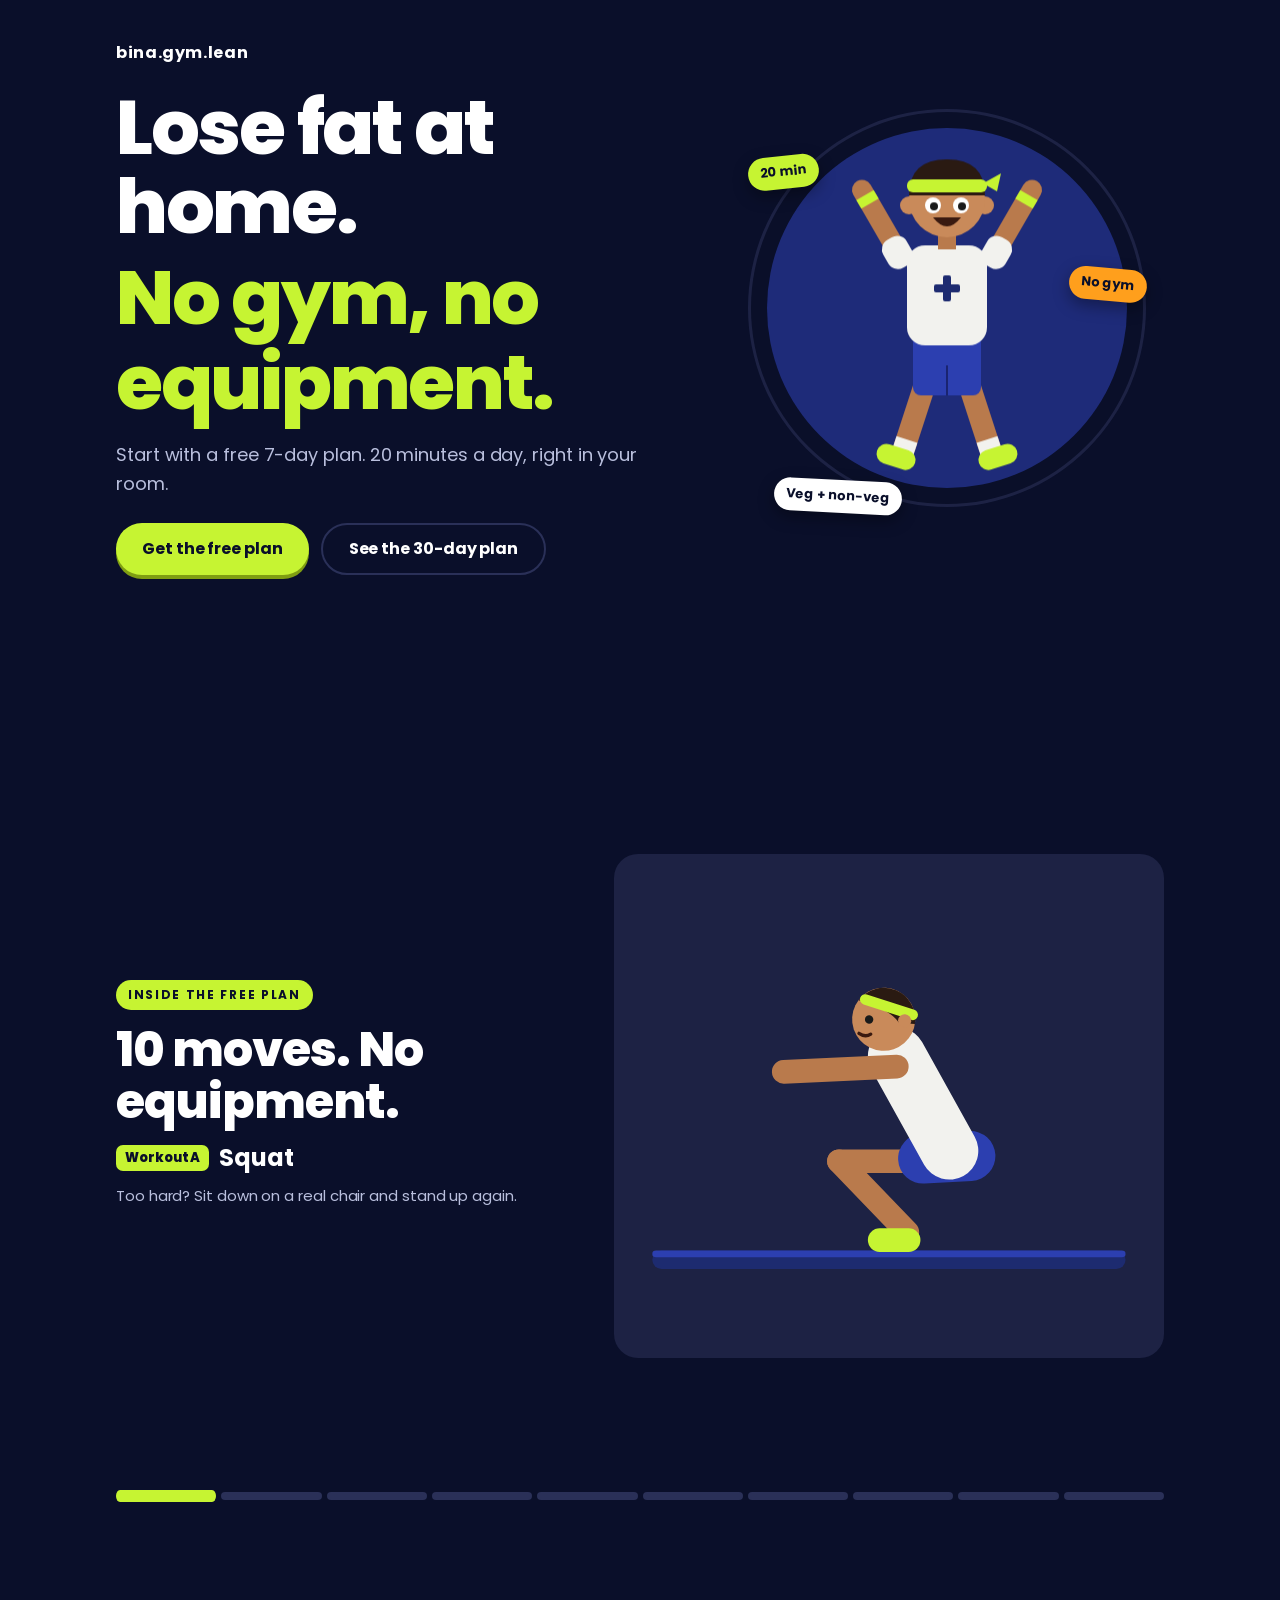
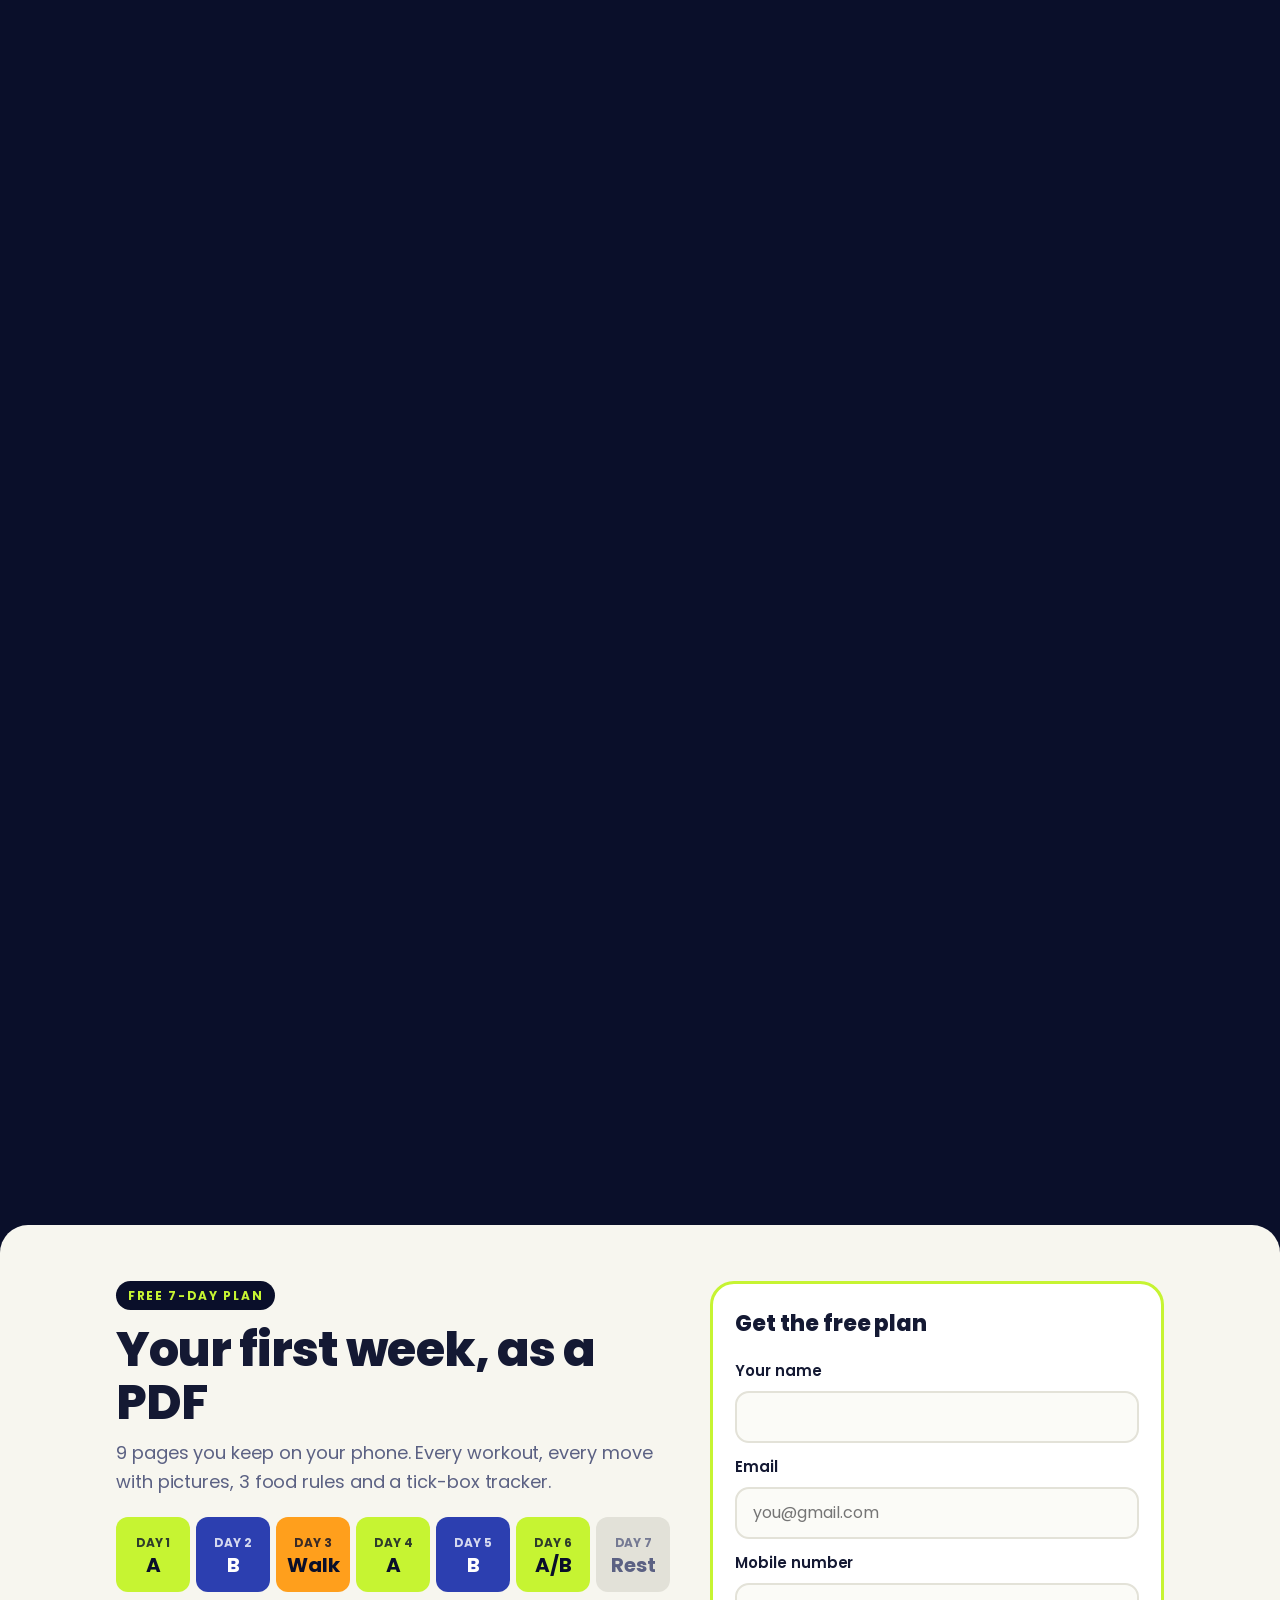
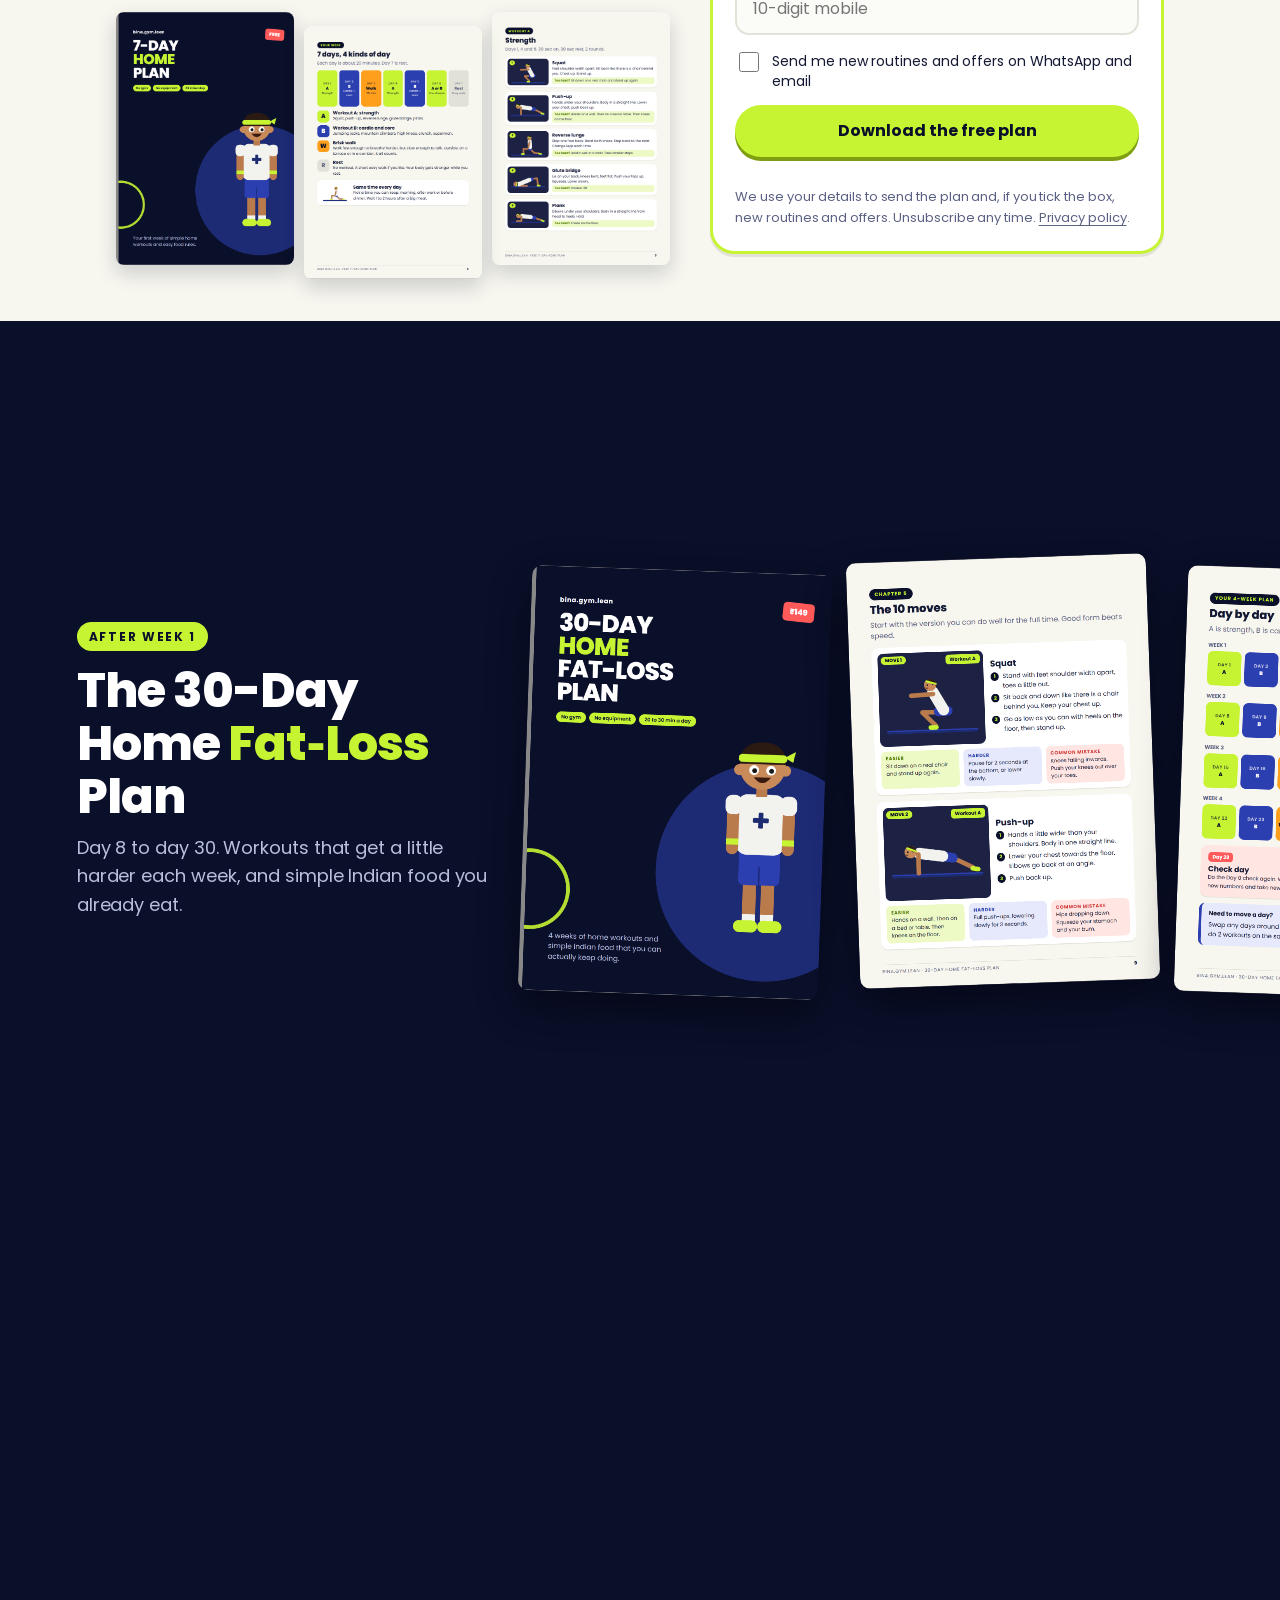
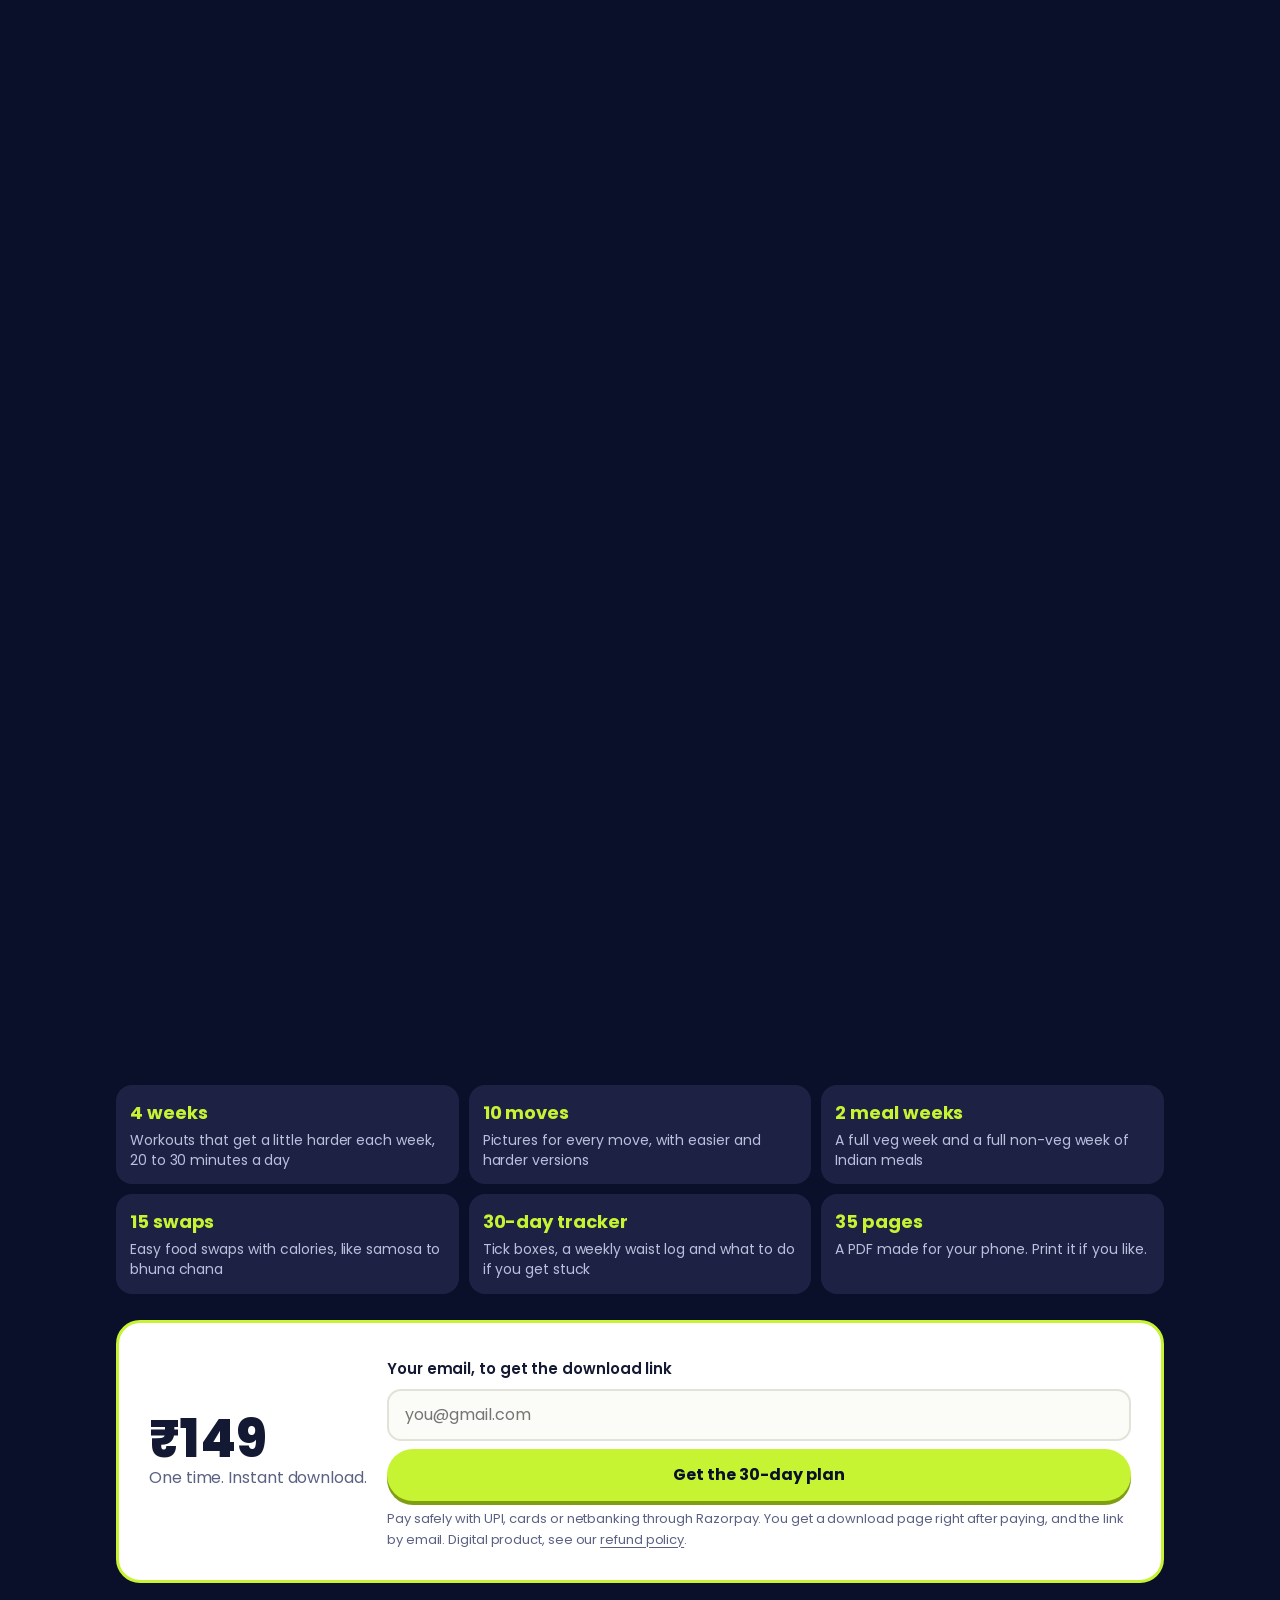
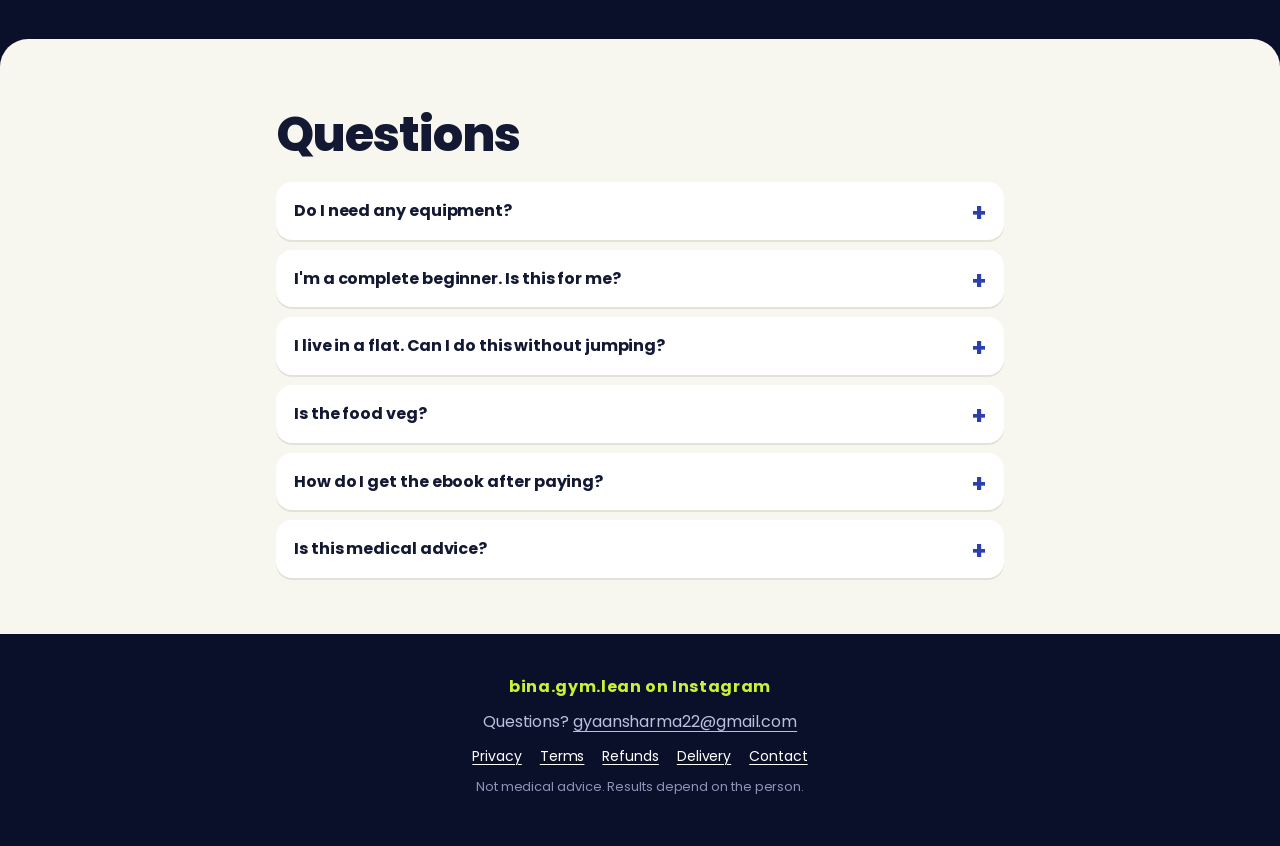
==== index.html @ 2d148422 "bina.gym.lean landing page: free 7-day plan form, 30-day ebook offer, policy pages Co-Authored-By: C" ====
<!doctype html>
<html lang="en">
<head>
<meta charset="utf-8">
<meta name="viewport" content="width=device-width, initial-scale=1, viewport-fit=cover">
<title>Lose fat at home · bina.gym.lean</title>
<meta name="description" content="Free 7-day home workout plan. No gym, no equipment, 20 minutes a day. Then the 30-Day Home Fat-Loss Plan for ₹149.">
<meta name="theme-color" content="#0a0f2a">
<link rel="icon" href="favicon.svg" type="image/svg+xml">
<link rel="preconnect" href="https://fonts.googleapis.com"><link rel="preconnect" href="https://fonts.gstatic.com" crossorigin>
<link href="https://fonts.googleapis.com/css2?family=Poppins:wght@400;600;700;800&display=swap" rel="stylesheet">
<link rel="stylesheet" href="scrollcraft.css">
<link rel="stylesheet" href="style.css">
</head>
<body>
<span data-sc-progress></span>

<main>
<!-- Hero: three planes (ring, character, floating tags) move at different rates. -->
<section class="hero" data-sc-act="flow">
  <div class="wrap hero-in">
    <div class="hero-txt" data-sc-in data-sc-stagger="90">
      <a class="brand" href="https://www.instagram.com/bina.gym.lean/">bina.gym.lean</a>
      <h1>Lose fat at home.<span>No gym, no equipment.</span></h1>
      <p class="sub">Start with a free 7-day plan. 20 minutes a day, right in your room.</p>
      <div class="btns">
        <a class="btn lime" href="#free">Get the free plan</a>
        <a class="btn ghost" href="#plan">See the 30-day plan</a>
      </div>
    </div>
    <div class="hero-art" aria-hidden="true">
      <div class="plane ring" data-sc-parallax="0.12"></div>
      <div class="plane guy-wrap" data-sc-parallax="0.04"><svg id="g-pose-jacks" class="guy fig-front pose-jacks jumping" viewBox="0 0 200 400">
        <g class="leg-l"><rect class="shin" x="74" y="250" width="22" height="104" rx="9" fill="#b97a4c" /><rect x="74" y="336" width="22" height="14" fill="#f2f2ee" /><rect x="60" y="346" width="40" height="20" rx="10" fill="#c6f432" /></g>
        <g class="leg-r"><rect class="shin" x="104" y="250" width="22" height="104" rx="9" fill="#b97a4c" /><rect x="104" y="336" width="22" height="14" fill="#f2f2ee" /><rect x="100" y="346" width="40" height="20" rx="10" fill="#c6f432" /></g>
        <g class="upper">
          <rect x="66" y="226" width="68" height="62" rx="8" fill="#2c3fb0" />
          <rect x="99" y="258" width="2" height="30" fill="#1a2470" />
          <rect x="60" y="138" width="80" height="100" rx="18" fill="#f2f2ee" />
          <ellipse class="belly" cx="100" cy="214" rx="56" ry="38" fill="#f2f2ee" opacity="0" />
          <rect x="96" y="168" width="8" height="26" rx="2" fill="#1d2b70" />
          <rect x="87" y="177" width="26" height="8" rx="2" fill="#1d2b70" />
          <g class="arm-l"><rect x="44" y="146" width="20" height="92" rx="10" fill="#b97a4c" /><rect x="41" y="140" width="27" height="32" rx="11" fill="#f2f2ee" /><rect x="44" y="212" width="20" height="10" fill="#c6f432" /></g>
          <g class="arm-r"><rect x="136" y="146" width="20" height="92" rx="10" fill="#b97a4c" /><rect x="132" y="140" width="27" height="32" rx="11" fill="#f2f2ee" /><rect x="136" y="212" width="20" height="10" fill="#c6f432" /></g>
          <rect x="91" y="118" width="18" height="24" fill="#b97a4c" />
          <g class="head">
            <circle cx="62" cy="98" r="9" fill="#c98a5a" />
            <circle cx="138" cy="98" r="9" fill="#c98a5a" />
            <circle cx="100" cy="92" r="38" fill="#c98a5a" />
            <path d="M62 88 Q62 52 100 52 Q138 52 138 88 Z" fill="#2a1a12" />
            <rect x="60" y="72" width="80" height="13" rx="6" fill="#c6f432" />
            <path d="M136 76 L154 66 L150 84 Z" fill="#c6f432" />
            <g class="eyes">
              <circle cx="86" cy="98" r="8" fill="#fff" /><circle cx="114" cy="98" r="8" fill="#fff" />
              <circle cx="87" cy="99" r="4" fill="#1a1a1a" /><circle cx="115" cy="99" r="4" fill="#1a1a1a" />
            </g>
            <path class="mouth-flat" d="M90 115 Q100 112 110 115" stroke="#3a1a10" stroke-width="4" fill="none" stroke-linecap="round" opacity="0" />
            <path class="mouth-grin" d="M86 110 Q100 128 114 110 Z" fill="#3a1a10" opacity="1" />
            <path class="mouth-sad" d="M88 118 Q100 108 112 118" stroke="#3a1a10" stroke-width="4" fill="none" stroke-linecap="round" opacity="0" />
            <path class="sweat" d="M140 60 Q146 72 140 78 Q134 72 140 60 Z" fill="#7fd3ff" opacity="0" />
          </g>
        </g>
      </svg></div>
      <div class="plane tags" data-sc-parallax="-0.14"><span class="t1">20 min</span><span class="t2">No gym</span><span class="t3">Veg + non-veg</span></div>
    </div>
  </div>
</section>

<!-- Signature: one character does the whole week's moves as you scroll. -->
<section class="moves-act" data-sc-act="pin" data-sc-span="4.2" id="moves">
  <div data-sc-stage class="moves-stage">
    <div class="wrap moves-in">
      <div class="moves-txt">
        <span class="kicker">Inside the free plan</span>
        <h2>10 moves. No equipment.</h2>
        <p class="move-now"><span class="tag a" id="mv-tag">Workout A</span> <b id="mv-name">Squat</b></p>
        <p class="move-easy" id="mv-easy">Too hard? Sit down on a real chair and stand up again.</p>
      </div>
      <div class="moves-pic" aria-hidden="true">
        <div class="pose on" data-move="squat"><svg id="f-squat" class="side" viewBox="0 0 400 260">
        <rect x="20" y="240" width="360" height="14" rx="7" fill="#1d2b70" /><rect x="20" y="240" width="360" height="5" rx="3" fill="#2c3fb0" />
        <g class="pose-down">
          <line x1="214" y1="226" x2="162" y2="172" stroke="#b97a4c" stroke-width="18" stroke-linecap="round" /><rect x="184" y="223" width="40" height="18" rx="9" fill="#c6f432" transform="rotate(0 204 232)" />
          <line x1="162" y1="172" x2="240" y2="172" stroke="#b97a4c" stroke-width="18" stroke-linecap="round" />
          <line x1="226" y1="170" x2="262" y2="168" stroke="#2c3fb0" stroke-width="38" stroke-linecap="round" />
          <line x1="246" y1="164" x2="206" y2="92" stroke="#f2f2ee" stroke-width="44" stroke-linecap="round" />
          <line x1="206" y1="100" x2="120" y2="104" stroke="#b97a4c" stroke-width="18" stroke-linecap="round" />
          <g transform="translate(196 64) rotate(4)">
          <circle r="24" fill="#c98a5a" />
          <path d="M-20 -13 A24 24 0 0 1 24 2 L12 2 Q4 -8 -20 -13 Z" fill="#2a1a12" />
          <rect x="-22" y="-14" width="46" height="8" rx="4" fill="#c6f432" transform="rotate(14)" />
          <circle cx="16" cy="0" r="5" fill="#c98a5a" />
          <circle cx="-11" cy="1" r="3.2" fill="#1a1a1a" />
          <path d="M-18 12 Q-13 15 -9 12" stroke="#3a1a10" stroke-width="2.5" fill="none" stroke-linecap="round" />
        </g>
        </g>
        <g class="pose-up" opacity="0">
          <line x1="222" y1="158" x2="216" y2="226" stroke="#b97a4c" stroke-width="18" stroke-linecap="round" /><rect x="186" y="223" width="40" height="18" rx="9" fill="#c6f432" transform="rotate(0 206 232)" />
          <line x1="224" y1="136" x2="224" y2="160" stroke="#2c3fb0" stroke-width="38" stroke-linecap="round" />
          <line x1="224" y1="136" x2="222" y2="60" stroke="#f2f2ee" stroke-width="44" stroke-linecap="round" />
          <line x1="220" y1="70" x2="140" y2="76" stroke="#b97a4c" stroke-width="18" stroke-linecap="round" />
          <g transform="translate(216 30) rotate(0)">
          <circle r="24" fill="#c98a5a" />
          <path d="M-20 -13 A24 24 0 0 1 24 2 L12 2 Q4 -8 -20 -13 Z" fill="#2a1a12" />
          <rect x="-22" y="-14" width="46" height="8" rx="4" fill="#c6f432" transform="rotate(14)" />
          <circle cx="16" cy="0" r="5" fill="#c98a5a" />
          <circle cx="-11" cy="1" r="3.2" fill="#1a1a1a" />
          <path d="M-18 12 Q-13 15 -9 12" stroke="#3a1a10" stroke-width="2.5" fill="none" stroke-linecap="round" />
        </g>
        </g>
      </svg></div><div class="pose" data-move="pushup"><svg id="f-pushup" class="side" viewBox="0 0 400 220">
        <rect x="20" y="180" width="360" height="14" rx="7" fill="#1d2b70" /><rect x="20" y="180" width="360" height="5" rx="3" fill="#2c3fb0" />
        <g class="pu-body">
          <line x1="258" y1="118" x2="340" y2="160" stroke="#b97a4c" stroke-width="18" stroke-linecap="round" /><rect x="330" y="157" width="40" height="18" rx="9" fill="#c6f432" transform="rotate(10 350 166)" />
          <line x1="222" y1="112" x2="262" y2="120" stroke="#2c3fb0" stroke-width="38" stroke-linecap="round" />
          <line x1="130" y1="98" x2="222" y2="112" stroke="#f2f2ee" stroke-width="44" stroke-linecap="round" />
          <g transform="translate(96 92) rotate(8)">
          <circle r="24" fill="#c98a5a" />
          <path d="M-20 -13 A24 24 0 0 1 24 2 L12 2 Q4 -8 -20 -13 Z" fill="#2a1a12" />
          <rect x="-22" y="-14" width="46" height="8" rx="4" fill="#c6f432" transform="rotate(14)" />
          <circle cx="16" cy="0" r="5" fill="#c98a5a" />
          <circle cx="-11" cy="1" r="3.2" fill="#1a1a1a" />
          <path d="M-18 12 Q-13 15 -9 12" stroke="#3a1a10" stroke-width="2.5" fill="none" stroke-linecap="round" />
        </g>
        </g>
        <g class="pu-arm"><line x1="126" y1="102" x2="126" y2="176" stroke="#b97a4c" stroke-width="18" stroke-linecap="round" /></g>
      </svg></div><div class="pose" data-move="lunge"><svg class="fig" viewBox="0 0 400 260"><rect x="20" y="240" width="360" height="14" rx="7" fill="#1d2b70" /><rect x="20" y="240" width="360" height="5" rx="3" fill="#2c3fb0" />
  <line x1="150" y1="176" x2="150" y2="226" stroke="#b97a4c" stroke-width="18" stroke-linecap="round" /><rect x="124" y="223" width="40" height="18" rx="9" fill="#c6f432" transform="rotate(0 144 232)" />
  <line x1="220" y1="176" x2="150" y2="176" stroke="#b97a4c" stroke-width="18" stroke-linecap="round" />
  <line x1="220" y1="176" x2="268" y2="222" stroke="#b97a4c" stroke-width="18" stroke-linecap="round" /><line x1="268" y1="222" x2="322" y2="226" stroke="#b97a4c" stroke-width="18" stroke-linecap="round" /><rect x="310" y="221" width="40" height="18" rx="9" fill="#c6f432" transform="rotate(8 330 230)" />
  <line x1="222" y1="150" x2="222" y2="178" stroke="#2c3fb0" stroke-width="38" stroke-linecap="round" />
  <line x1="222" y1="158" x2="218" y2="96" stroke="#f2f2ee" stroke-width="44" stroke-linecap="round" />
  <line x1="216" y1="104" x2="204" y2="156" stroke="#b97a4c" stroke-width="18" stroke-linecap="round" />
  <g transform="translate(214 62) rotate(0)">
          <circle r="24" fill="#c98a5a" />
          <path d="M-20 -13 A24 24 0 0 1 24 2 L12 2 Q4 -8 -20 -13 Z" fill="#2a1a12" />
          <rect x="-22" y="-14" width="46" height="8" rx="4" fill="#c6f432" transform="rotate(14)" />
          <circle cx="16" cy="0" r="5" fill="#c98a5a" />
          <circle cx="-11" cy="1" r="3.2" fill="#1a1a1a" />
          <path d="M-18 12 Q-13 15 -9 12" stroke="#3a1a10" stroke-width="2.5" fill="none" stroke-linecap="round" />
        </g></svg></div><div class="pose" data-move="bridge"><svg class="fig" viewBox="0 0 400 220"><rect x="20" y="180" width="360" height="14" rx="7" fill="#1d2b70" /><rect x="20" y="180" width="360" height="5" rx="3" fill="#2c3fb0" />
  <line x1="110" y1="174" x2="190" y2="176" stroke="#b97a4c" stroke-width="18" stroke-linecap="round" />
  <line x1="236" y1="106" x2="292" y2="96" stroke="#b97a4c" stroke-width="18" stroke-linecap="round" /><line x1="292" y1="96" x2="304" y2="166" stroke="#b97a4c" stroke-width="18" stroke-linecap="round" /><rect x="290" y="163" width="40" height="18" rx="9" fill="#c6f432" transform="rotate(0 310 172)" />
  <line x1="208" y1="114" x2="240" y2="106" stroke="#2c3fb0" stroke-width="38" stroke-linecap="round" />
  <line x1="104" y1="158" x2="212" y2="114" stroke="#f2f2ee" stroke-width="44" stroke-linecap="round" />
  <g transform="translate(72 156) rotate(90)">
          <circle r="24" fill="#c98a5a" />
          <path d="M-20 -13 A24 24 0 0 1 24 2 L12 2 Q4 -8 -20 -13 Z" fill="#2a1a12" />
          <rect x="-22" y="-14" width="46" height="8" rx="4" fill="#c6f432" transform="rotate(14)" />
          <circle cx="16" cy="0" r="5" fill="#c98a5a" />
          <circle cx="-11" cy="1" r="3.2" fill="#1a1a1a" />
          <path d="M-18 12 Q-13 15 -9 12" stroke="#3a1a10" stroke-width="2.5" fill="none" stroke-linecap="round" />
        </g></svg></div><div class="pose" data-move="plank"><svg id="f-plank" class="side" viewBox="0 0 400 220">
        <rect x="20" y="180" width="360" height="14" rx="7" fill="#1d2b70" /><rect x="20" y="180" width="360" height="5" rx="3" fill="#2c3fb0" />
        <line x1="262" y1="138" x2="344" y2="166" stroke="#b97a4c" stroke-width="18" stroke-linecap="round" /><rect x="332" y="161" width="40" height="18" rx="9" fill="#c6f432" transform="rotate(14 352 170)" />
        <line x1="226" y1="132" x2="266" y2="140" stroke="#2c3fb0" stroke-width="38" stroke-linecap="round" />
        <line x1="136" y1="122" x2="226" y2="132" stroke="#f2f2ee" stroke-width="44" stroke-linecap="round" />
        <line x1="130" y1="126" x2="130" y2="172" stroke="#b97a4c" stroke-width="18" stroke-linecap="round" /><line x1="130" y1="172" x2="84" y2="174" stroke="#b97a4c" stroke-width="18" stroke-linecap="round" />
        <g transform="translate(100 118) rotate(6)">
          <circle r="24" fill="#c98a5a" />
          <path d="M-20 -13 A24 24 0 0 1 24 2 L12 2 Q4 -8 -20 -13 Z" fill="#2a1a12" />
          <rect x="-22" y="-14" width="46" height="8" rx="4" fill="#c6f432" transform="rotate(14)" />
          <circle cx="16" cy="0" r="5" fill="#c98a5a" />
          <circle cx="-11" cy="1" r="3.2" fill="#1a1a1a" />
          <path d="M-18 12 Q-13 15 -9 12" stroke="#3a1a10" stroke-width="2.5" fill="none" stroke-linecap="round" />
        </g>
      </svg></div><div class="pose" data-move="jacks"><svg id="g-pose-jacks" class="guy fig-front pose-jacks" viewBox="0 0 200 400">
        <g class="leg-l"><rect class="shin" x="74" y="250" width="22" height="104" rx="9" fill="#b97a4c" /><rect x="74" y="336" width="22" height="14" fill="#f2f2ee" /><rect x="60" y="346" width="40" height="20" rx="10" fill="#c6f432" /></g>
        <g class="leg-r"><rect class="shin" x="104" y="250" width="22" height="104" rx="9" fill="#b97a4c" /><rect x="104" y="336" width="22" height="14" fill="#f2f2ee" /><rect x="100" y="346" width="40" height="20" rx="10" fill="#c6f432" /></g>
        <g class="upper">
          <rect x="66" y="226" width="68" height="62" rx="8" fill="#2c3fb0" />
          <rect x="99" y="258" width="2" height="30" fill="#1a2470" />
          <rect x="60" y="138" width="80" height="100" rx="18" fill="#f2f2ee" />
          <ellipse class="belly" cx="100" cy="214" rx="56" ry="38" fill="#f2f2ee" opacity="0" />
          <rect x="96" y="168" width="8" height="26" rx="2" fill="#1d2b70" />
          <rect x="87" y="177" width="26" height="8" rx="2" fill="#1d2b70" />
          <g class="arm-l"><rect x="44" y="146" width="20" height="92" rx="10" fill="#b97a4c" /><rect x="41" y="140" width="27" height="32" rx="11" fill="#f2f2ee" /><rect x="44" y="212" width="20" height="10" fill="#c6f432" /></g>
          <g class="arm-r"><rect x="136" y="146" width="20" height="92" rx="10" fill="#b97a4c" /><rect x="132" y="140" width="27" height="32" rx="11" fill="#f2f2ee" /><rect x="136" y="212" width="20" height="10" fill="#c6f432" /></g>
          <rect x="91" y="118" width="18" height="24" fill="#b97a4c" />
          <g class="head">
            <circle cx="62" cy="98" r="9" fill="#c98a5a" />
            <circle cx="138" cy="98" r="9" fill="#c98a5a" />
            <circle cx="100" cy="92" r="38" fill="#c98a5a" />
            <path d="M62 88 Q62 52 100 52 Q138 52 138 88 Z" fill="#2a1a12" />
            <rect x="60" y="72" width="80" height="13" rx="6" fill="#c6f432" />
            <path d="M136 76 L154 66 L150 84 Z" fill="#c6f432" />
            <g class="eyes">
              <circle cx="86" cy="98" r="8" fill="#fff" /><circle cx="114" cy="98" r="8" fill="#fff" />
              <circle cx="87" cy="99" r="4" fill="#1a1a1a" /><circle cx="115" cy="99" r="4" fill="#1a1a1a" />
            </g>
            <path class="mouth-flat" d="M90 115 Q100 112 110 115" stroke="#3a1a10" stroke-width="4" fill="none" stroke-linecap="round" opacity="0" />
            <path class="mouth-grin" d="M86 110 Q100 128 114 110 Z" fill="#3a1a10" opacity="1" />
            <path class="mouth-sad" d="M88 118 Q100 108 112 118" stroke="#3a1a10" stroke-width="4" fill="none" stroke-linecap="round" opacity="0" />
            <path class="sweat" d="M140 60 Q146 72 140 78 Q134 72 140 60 Z" fill="#7fd3ff" opacity="0" />
          </g>
        </g>
      </svg></div><div class="pose" data-move="climber"><svg class="fig" viewBox="0 0 400 220"><rect x="20" y="180" width="360" height="14" rx="7" fill="#1d2b70" /><rect x="20" y="180" width="360" height="5" rx="3" fill="#2c3fb0" />
  <line x1="258" y1="118" x2="340" y2="160" stroke="#b97a4c" stroke-width="18" stroke-linecap="round" /><rect x="330" y="157" width="40" height="18" rx="9" fill="#c6f432" transform="rotate(10 350 166)" />
  <line x1="246" y1="120" x2="188" y2="134" stroke="#b97a4c" stroke-width="18" stroke-linecap="round" /><line x1="188" y1="134" x2="222" y2="168" stroke="#b97a4c" stroke-width="18" stroke-linecap="round" /><rect x="208" y="163" width="40" height="18" rx="9" fill="#c6f432" transform="rotate(0 228 172)" />
  <line x1="222" y1="112" x2="262" y2="120" stroke="#2c3fb0" stroke-width="38" stroke-linecap="round" />
  <line x1="130" y1="98" x2="222" y2="112" stroke="#f2f2ee" stroke-width="44" stroke-linecap="round" />
  <line x1="126" y1="102" x2="126" y2="176" stroke="#b97a4c" stroke-width="18" stroke-linecap="round" />
  <g transform="translate(96 92) rotate(8)">
          <circle r="24" fill="#c98a5a" />
          <path d="M-20 -13 A24 24 0 0 1 24 2 L12 2 Q4 -8 -20 -13 Z" fill="#2a1a12" />
          <rect x="-22" y="-14" width="46" height="8" rx="4" fill="#c6f432" transform="rotate(14)" />
          <circle cx="16" cy="0" r="5" fill="#c98a5a" />
          <circle cx="-11" cy="1" r="3.2" fill="#1a1a1a" />
          <path d="M-18 12 Q-13 15 -9 12" stroke="#3a1a10" stroke-width="2.5" fill="none" stroke-linecap="round" />
        </g></svg></div><div class="pose" data-move="knees"><svg class="fig" viewBox="0 0 400 260"><rect x="20" y="240" width="360" height="14" rx="7" fill="#1d2b70" /><rect x="20" y="240" width="360" height="5" rx="3" fill="#2c3fb0" />
  <line x1="250" y1="72" x2="266" y2="112" stroke="#b97a4c" stroke-width="18" stroke-linecap="round" /><line x1="266" y1="112" x2="290" y2="132" stroke="#b97a4c" stroke-width="18" stroke-linecap="round" />
  <line x1="222" y1="158" x2="216" y2="226" stroke="#b97a4c" stroke-width="18" stroke-linecap="round" /><rect x="186" y="223" width="40" height="18" rx="9" fill="#c6f432" transform="rotate(0 206 232)" />
  <line x1="224" y1="152" x2="168" y2="144" stroke="#b97a4c" stroke-width="18" stroke-linecap="round" /><line x1="168" y1="144" x2="172" y2="204" stroke="#b97a4c" stroke-width="18" stroke-linecap="round" /><rect x="144" y="201" width="40" height="18" rx="9" fill="#c6f432" transform="rotate(-10 164 210)" />
  <line x1="224" y1="136" x2="224" y2="160" stroke="#2c3fb0" stroke-width="38" stroke-linecap="round" />
  <line x1="224" y1="136" x2="222" y2="60" stroke="#f2f2ee" stroke-width="44" stroke-linecap="round" />
  <line x1="206" y1="72" x2="186" y2="110" stroke="#b97a4c" stroke-width="18" stroke-linecap="round" /><line x1="186" y1="110" x2="160" y2="92" stroke="#b97a4c" stroke-width="18" stroke-linecap="round" />
  <g transform="translate(216 30) rotate(0)">
          <circle r="24" fill="#c98a5a" />
          <path d="M-20 -13 A24 24 0 0 1 24 2 L12 2 Q4 -8 -20 -13 Z" fill="#2a1a12" />
          <rect x="-22" y="-14" width="46" height="8" rx="4" fill="#c6f432" transform="rotate(14)" />
          <circle cx="16" cy="0" r="5" fill="#c98a5a" />
          <circle cx="-11" cy="1" r="3.2" fill="#1a1a1a" />
          <path d="M-18 12 Q-13 15 -9 12" stroke="#3a1a10" stroke-width="2.5" fill="none" stroke-linecap="round" />
        </g></svg></div><div class="pose" data-move="crunch"><svg id="f-crunch" class="side" viewBox="0 0 400 220">
        <rect x="20" y="180" width="360" height="14" rx="7" fill="#1d2b70" /><rect x="20" y="180" width="360" height="5" rx="3" fill="#2c3fb0" />
        <line x1="205" y1="168" x2="258" y2="112" stroke="#b97a4c" stroke-width="18" stroke-linecap="round" /><line x1="258" y1="112" x2="300" y2="170" stroke="#b97a4c" stroke-width="18" stroke-linecap="round" /><rect x="286" y="163" width="40" height="18" rx="9" fill="#c6f432" transform="rotate(0 306 172)" />
        <line x1="190" y1="166" x2="220" y2="168" stroke="#2c3fb0" stroke-width="36" stroke-linecap="round" />
        <g class="crunch-up">
          <line x1="198" y1="166" x2="140" y2="128" stroke="#f2f2ee" stroke-width="44" stroke-linecap="round" />
          <line x1="138" y1="120" x2="112" y2="92" stroke="#b97a4c" stroke-width="18" stroke-linecap="round" />
          <g transform="translate(112 106) rotate(-30)">
          <circle r="24" fill="#c98a5a" />
          <path d="M-20 -13 A24 24 0 0 1 24 2 L12 2 Q4 -8 -20 -13 Z" fill="#2a1a12" />
          <rect x="-22" y="-14" width="46" height="8" rx="4" fill="#c6f432" transform="rotate(14)" />
          <circle cx="16" cy="0" r="5" fill="#c98a5a" />
          <circle cx="-11" cy="1" r="3.2" fill="#1a1a1a" />
          <path d="M-18 12 Q-13 15 -9 12" stroke="#3a1a10" stroke-width="2.5" fill="none" stroke-linecap="round" />
        </g>
        </g>
      </svg></div><div class="pose" data-move="superman"><svg class="fig" viewBox="0 0 400 220"><rect x="20" y="180" width="360" height="14" rx="7" fill="#1d2b70" /><rect x="20" y="180" width="360" height="5" rx="3" fill="#2c3fb0" />
  <line x1="256" y1="160" x2="340" y2="140" stroke="#b97a4c" stroke-width="18" stroke-linecap="round" /><rect x="330" y="129" width="40" height="18" rx="9" fill="#c6f432" transform="rotate(-12 350 138)" />
  <line x1="226" y1="160" x2="262" y2="160" stroke="#2c3fb0" stroke-width="38" stroke-linecap="round" />
  <line x1="136" y1="150" x2="228" y2="160" stroke="#f2f2ee" stroke-width="44" stroke-linecap="round" />
  <line x1="126" y1="140" x2="54" y2="124" stroke="#b97a4c" stroke-width="18" stroke-linecap="round" />
  <g transform="translate(112 132) rotate(-12)">
          <circle r="24" fill="#c98a5a" />
          <path d="M-20 -13 A24 24 0 0 1 24 2 L12 2 Q4 -8 -20 -13 Z" fill="#2a1a12" />
          <rect x="-22" y="-14" width="46" height="8" rx="4" fill="#c6f432" transform="rotate(14)" />
          <circle cx="16" cy="0" r="5" fill="#c98a5a" />
          <circle cx="-11" cy="1" r="3.2" fill="#1a1a1a" />
          <path d="M-18 12 Q-13 15 -9 12" stroke="#3a1a10" stroke-width="2.5" fill="none" stroke-linecap="round" />
        </g></svg></div>
      </div>
      <ol class="move-dots" aria-label="The 10 moves">
        <li class="a on">Squat</li><li class="a">Push-up</li><li class="a">Reverse lunge</li><li class="a">Glute bridge</li><li class="a">Plank</li><li class="b">Jumping jacks</li><li class="b">Mountain climbers</li><li class="b">High knees</li><li class="b">Crunch</li><li class="b">Superman</li>
      </ol>
    </div>
  </div>
</section>

<!-- Free plan: what's in it, and the form that unlocks the PDF. -->
<section id="free" class="sec light">
  <div class="wrap free-in">
    <div class="free-txt" data-sc-in data-sc-stagger="70">
      <span class="kicker">Free 7-day plan</span>
      <h2>Your first week, as a PDF</h2>
      <p class="lead">9 pages you keep on your phone. Every workout, every move with pictures, 3 food rules and a tick-box tracker.</p>
      <div class="week">
        <div class="day a"><span>Day 1</span><b>A</b></div><div class="day b"><span>Day 2</span><b>B</b></div><div class="day w"><span>Day 3</span><b>Walk</b></div><div class="day a"><span>Day 4</span><b>A</b></div><div class="day b"><span>Day 5</span><b>B</b></div><div class="day a"><span>Day 6</span><b>A/B</b></div><div class="day r"><span>Day 7</span><b>Rest</b></div>
      </div>
      <div class="free-pages" data-sc-reveal="up">
        <img src="previews/free-cover.png" alt="Free plan cover" loading="lazy" width="559" height="794">
        <img src="previews/free-week.png" alt="Free plan page: your week" loading="lazy" width="559" height="794">
        <img src="previews/free-moves.png" alt="Free plan page: Workout A moves" loading="lazy" width="559" height="794">
      </div>
    </div>
    <form class="lead-form" id="lead-form" novalidate data-url="https://n8n.snbajaj.com/webhook/bina-gym-lean-lead">
      <h3>Get the free plan</h3>
      <label for="l-name">Your name</label>
      <input id="l-name" name="name" required autocomplete="name" maxlength="80">
      <label for="l-email">Email</label>
      <input id="l-email" name="email" type="email" required autocomplete="email" maxlength="120" placeholder="you@gmail.com">
      <label for="l-phone">Mobile number</label>
      <input id="l-phone" name="phone" type="tel" required autocomplete="tel" inputmode="tel" maxlength="16" placeholder="10-digit mobile">
      <label class="check"><input type="checkbox" name="consent" id="l-consent"> Send me new routines and offers on WhatsApp and email</label>
      <button class="btn lime" type="submit">Download the free plan</button>
      <p class="form-msg" id="lead-msg" role="status" aria-live="polite"></p>
      <p class="fine">We use your details to send the plan and, if you tick the box, new routines and offers. Unsubscribe any time. <a href="privacy.html">Privacy policy</a>.</p>
    </form>
  </div>
</section>

<!-- Paid ebook: pages travel sideways as you scroll. -->
<section id="plan" class="plan-act" data-sc-act="pan" data-sc-span="2.6">
  <div data-sc-stage class="plan-stage">
    <div class="rail" data-sc-pan="0.08">
      <div class="rail-lead">
        <span class="kicker">After week 1</span>
        <h2>The 30-Day Home <em>Fat&#8209;Loss</em> Plan</h2>
        <p class="lead">Day 8 to day 30. Workouts that get a little harder each week, and simple Indian food you already eat.</p>
      </div>
      <img src="previews/cover.png" alt="Ebook cover: 30-Day Home Fat-Loss Plan" width="559" height="794">
      <img src="previews/moves.png" alt="Ebook page: two moves with pictures, easier and harder versions" width="559" height="794">
      <img src="previews/week.png" alt="Ebook page: the 4-week plan day by day" width="559" height="794">
      <img src="previews/meals.png" alt="Ebook page: a veg week of meals" width="559" height="794">
    </div>
  </div>
</section>

<section class="sec dark buy-sec">
  <div class="wrap">
    <div class="inside" data-sc-in data-sc-stagger="60">
      <div class="in"><b>4 weeks</b><span>Workouts that get a little harder each week, 20 to 30 minutes a day</span></div>
      <div class="in"><b>10 moves</b><span>Pictures for every move, with easier and harder versions</span></div>
      <div class="in"><b>2 meal weeks</b><span>A full veg week and a full non-veg week of Indian meals</span></div>
      <div class="in"><b>15 swaps</b><span>Easy food swaps with calories, like samosa to bhuna chana</span></div>
      <div class="in"><b>30-day tracker</b><span>Tick boxes, a weekly waist log and what to do if you get stuck</span></div>
      <div class="in"><b>35 pages</b><span>A PDF made for your phone. Print it if you like.</span></div>
    </div>
    <div id="buy" class="buy" data-sc-in>
      <div class="price"><b>₹149</b><span>One time. Instant download.</span></div>
      <form class="buy-form" onsubmit="return false">
        <label for="email">Your email, to get the download link</label>
        <input id="email" name="email" type="email" required autocomplete="email" placeholder="you@gmail.com">
        <button class="btn lime" type="submit">Get the 30-day plan</button>
        <p class="fine">Pay safely with UPI, cards or netbanking through Razorpay. You get a download page right after paying, and the link by email. Digital product, see our <a href="refund.html">refund policy</a>.</p>
      </form>
    </div>
  </div>
</section>

<section class="sec light">
  <div class="wrap narrow">
    <h2>Questions</h2>
    <div class="faq" data-sc-in data-sc-stagger="50">
      <details><summary>Do I need any equipment?</summary><p>No. A mat or a carpet, a timer on your phone and water. That's it.</p></details>
      <details><summary>I'm a complete beginner. Is this for me?</summary><p>Yes. Every move has an easier version, like wall push-ups and chair squats. Start there.</p></details>
      <details><summary>I live in a flat. Can I do this without jumping?</summary><p>Yes. Use step jacks instead of jumping jacks and march instead of high knees.</p></details>
      <details><summary>Is the food veg?</summary><p>The ebook has a full veg week and a full non-veg week. Use whichever fits you.</p></details>
      <details><summary>How do I get the ebook after paying?</summary><p>You go straight to a download page, and we email you the link too. It's a PDF that opens on any phone.</p></details>
      <details><summary>Is this medical advice?</summary><p>No. It's a simple home plan for healthy adults. If you have a health problem, an injury, or you are pregnant, ask your doctor first.</p></details>
    </div>
  </div>
</section>
</main>

<footer class="foot">
  <div class="wrap">
    <a class="brand" href="https://www.instagram.com/bina.gym.lean/">bina.gym.lean on Instagram</a>
    <p>Questions? <a href="mailto:gyaansharma22@gmail.com">gyaansharma22@gmail.com</a></p>
    <nav class="legal"><a href="privacy.html">Privacy</a><a href="terms.html">Terms</a><a href="refund.html">Refunds</a><a href="delivery.html">Delivery</a><a href="contact.html">Contact</a></nav>
    <p class="fine">Not medical advice. Results depend on the person.</p>
  </div>
</footer>
<script src="scrollcraft.js"></script>
<script src="page.js"></script>
</body>
</html>
---- scrollcraft.css ----
/* ============================================================================
   scrollcraft.css: the taste floor
   ----------------------------------------------------------------------------
   Two layers, and the split matters:

     TOKENS   what you override per brand. Colour roles, the type ramp, the
              spacing scale, elevation, motion. A brand is ~12 values.
     DEVICES  what the engine drives. Do not restyle these to taste; they are
              the mechanism. Style your own markup instead.

   Nothing here draws a "component". There are no card, badge, or pill classes,
   because a stylesheet that ships those is how every page built on it ends up
   with the same shapes. You get a floor and a vocabulary; the composition is
   yours.
   ========================================================================== */

/* ---------------------------------------------------------------- tokens -- */
:root {
  /* --- colour roles. Override these six and the page is rebranded. -------- */
  --sc-canvas:      #08090b;   /* the page ground. Drift interpolates this.   */
  --sc-surface:     #101217;   /* anything raised off the ground             */
  --sc-ink:         #f4f2ef;   /* primary text                               */
  --sc-ink-soft:    #9a9ba1;   /* secondary text. Tinted, never flat gray.   */
  --sc-accent:      #d8ff3e;   /* ONE accent. It owns a region, not confetti. */
  --sc-accent-ink:  #08090b;   /* text that sits on the accent               */

  --sc-hairline:    color-mix(in oklab, var(--sc-ink) 12%, transparent);
  --sc-hairline-strong: color-mix(in oklab, var(--sc-ink) 22%, transparent);

  /* --- type. Two families max. Display carries voice, text carries prose. - */
  --sc-font-display: "Instrument Sans", "Geist", system-ui, sans-serif;
  --sc-font-text:    "Geist", system-ui, sans-serif;
  --sc-font-mono:    "Geist Mono", ui-monospace, monospace;

  /* Fluid ramp. Tracking tightens as size grows because a face set at 6rem
     with 0 tracking reads loose; this is optical correction, not decoration. */
  --sc-t-xs:   clamp(0.75rem, 0.72rem + 0.15vw, 0.82rem);
  --sc-t-sm:   clamp(0.875rem, 0.84rem + 0.18vw, 0.95rem);
  --sc-t-base: clamp(1rem, 0.96rem + 0.22vw, 1.125rem);
  --sc-t-lg:   clamp(1.2rem, 1.1rem + 0.5vw, 1.5rem);
  --sc-t-xl:   clamp(1.6rem, 1.35rem + 1.2vw, 2.25rem);
  --sc-t-2xl:  clamp(2.1rem, 1.6rem + 2.4vw, 3.4rem);
  --sc-t-3xl:  clamp(2.8rem, 1.9rem + 4.2vw, 5rem);
  --sc-t-4xl:  clamp(3.4rem, 1.9rem + 6.6vw, 7.5rem);

  --sc-track-tight:  -0.035em;
  --sc-track-snug:   -0.02em;
  --sc-track-normal: -0.005em;
  --sc-track-wide:    0.08em;

  --sc-leading-none: 0.94;
  --sc-leading-tight: 1.06;
  --sc-leading-body: 1.62;

  --sc-measure: 62ch;

  /* --- space. 4px base: the useful middle steps an 8-only scale misses. --- */
  --sc-1: 0.25rem;  --sc-2: 0.5rem;   --sc-3: 0.75rem;  --sc-4: 1rem;
  --sc-5: 1.5rem;   --sc-6: 2rem;     --sc-7: 3rem;     --sc-8: 4rem;
  --sc-9: 6rem;     --sc-10: 8rem;    --sc-11: 12rem;

  /* Section rhythm is fluid so a phone doesn't inherit desktop air. */
  --sc-section: clamp(4.5rem, 9vw, 11rem);
  --sc-gutter:  clamp(1.25rem, 5vw, 5.5rem);
  --sc-maxw:    82rem;

  /* --- radius. Pick one scale for the page and hold it. ------------------- */
  --sc-r-sm: 6px;  --sc-r-md: 12px;  --sc-r-lg: 20px;  --sc-r-pill: 999px;

  /* --- elevation. Every shadow has an offset AND a soft blur, and is tinted
         to the canvas hue. A zero-offset coloured halo is decoration, not
         depth, so there isn't one here. ---------------------------------- */
  --sc-shadow-color: 220 40% 2%;
  --sc-e1: 0 1px 2px hsl(var(--sc-shadow-color) / 0.28),
           0 2px 6px -1px hsl(var(--sc-shadow-color) / 0.20);
  --sc-e2: 0 2px 4px hsl(var(--sc-shadow-color) / 0.24),
           0 8px 18px -4px hsl(var(--sc-shadow-color) / 0.30);
  --sc-e3: 0 4px 8px hsl(var(--sc-shadow-color) / 0.22),
           0 18px 40px -8px hsl(var(--sc-shadow-color) / 0.38),
           0 48px 90px -24px hsl(var(--sc-shadow-color) / 0.30);

  /* Edge light: a 1px top highlight sells a raised surface better than any
     amount of blur, because real raised things catch light on their lip. */
  --sc-edge: inset 0 1px 0 color-mix(in oklab, var(--sc-ink) 10%, transparent);

  /* --- motion. Built-in CSS easings are too weak for UI. ------------------ */
  --sc-ease-out:    cubic-bezier(0.23, 1, 0.32, 1);
  --sc-ease-in-out: cubic-bezier(0.77, 0, 0.175, 1);
  --sc-ease-drawer: cubic-bezier(0.32, 0.72, 0, 1);
  --sc-d-fast: 160ms;  --sc-d-base: 240ms;  --sc-d-slow: 420ms;

  --sc-z-stage: 1; --sc-z-copy: 20; --sc-z-chrome: 60;
}

/* --------------------------------------------------------------- reset -- */
*, *::before, *::after { box-sizing: border-box; }
html { -webkit-text-size-adjust: 100%; scroll-behavior: smooth; }
@media (prefers-reduced-motion: reduce) { html { scroll-behavior: auto; } }

body {
  margin: 0;
  background: var(--sc-canvas);
  color: var(--sc-ink);
  font-family: var(--sc-font-text);
  font-size: var(--sc-t-base);
  line-height: var(--sc-leading-body);
  letter-spacing: var(--sc-track-normal);
  -webkit-font-smoothing: antialiased;
  text-rendering: optimizeLegibility;
  font-synthesis-weight: none;
  overflow-x: clip;
}
img, video, canvas, svg { display: block; max-width: 100%; }
button, input, select, textarea { font: inherit; color: inherit; }

/* ------------------------------------------------- the browser surfaces --
   The parts you did not draw still carry the design. Selection, caret, focus
   ring, scrollbar and tabular numerals all ship with defaults that belong to no
   design system. Theming them is the cheapest signal that a page was built
   rather than assembled, and it is the step that gets skipped most reliably. */
::selection { background: var(--sc-accent); color: var(--sc-accent-ink); }
:root { caret-color: var(--sc-accent); accent-color: var(--sc-accent); }
:focus-visible {
  outline: 2px solid var(--sc-accent);
  outline-offset: 3px;
  border-radius: var(--sc-r-sm);
}
:where(a) { color: inherit; text-decoration-thickness: 1px; text-underline-offset: 0.22em; }
@supports (scrollbar-color: auto) {
  html { scrollbar-color: color-mix(in oklab, var(--sc-ink) 26%, transparent) transparent; scrollbar-width: thin; }
}
:where(table, .sc-nums, [data-sc-count]) { font-variant-numeric: tabular-nums; }

/* ----------------------------------------------------------- typography -- */
.sc-display {
  font-family: var(--sc-font-display);
  font-weight: 500;
  line-height: var(--sc-leading-none);
  letter-spacing: var(--sc-track-tight);
  text-wrap: balance;
  margin: 0;
}
.sc-display--xl { font-size: var(--sc-t-4xl); }
.sc-display--lg { font-size: var(--sc-t-3xl); }
.sc-display--md { font-size: var(--sc-t-2xl); letter-spacing: var(--sc-track-snug); }
.sc-lede {
  font-size: var(--sc-t-lg);
  line-height: 1.44;
  letter-spacing: var(--sc-track-snug);
  color: var(--sc-ink);
  max-width: 46ch;
  text-wrap: pretty;
  margin: 0;
}
.sc-body { max-width: var(--sc-measure); color: var(--sc-ink-soft); text-wrap: pretty; margin: 0; }
.sc-label {
  font-family: var(--sc-font-mono);
  font-size: var(--sc-t-xs);
  letter-spacing: var(--sc-track-wide);
  text-transform: uppercase;
  color: var(--sc-ink-soft);
}

/* ---------------------------------------------------------------- layout -- */
.sc-wrap { width: 100%; max-width: var(--sc-maxw); margin-inline: auto; padding-inline: var(--sc-gutter); }
.sc-section { padding-block: var(--sc-section); }
/* More space above a heading than below it: the gap belongs to the boundary,
   not to the pair. */
.sc-stack > * + * { margin-top: var(--sc-4); }
.sc-stack > :is(h1,h2,h3) { margin-top: var(--sc-7); }
.sc-stack > :is(h1,h2,h3):first-child { margin-top: 0; }
.sc-rule { height: 1px; border: 0; background: var(--sc-hairline); margin: 0; }

/* =============================================================== DEVICES ==
   Driven by the engine. Restyle your own markup, not these.                */

.sc-act--pinned { position: relative; }
.sc-stage {
  position: sticky; top: 0;
  height: 100vh; height: 100svh;
  overflow: clip;
  z-index: var(--sc-z-stage);
}

/* scrub / sequence media */
.sc-stage :is(video[data-sc-scrub], canvas[data-sc-sequence], .sc-stage__poster) {
  position: absolute; inset: 0;
  width: 100%; height: 100%;
  object-fit: cover;
}
video[data-sc-scrub] { opacity: 0; transition: opacity 380ms var(--sc-ease-out); }
.sc-has-clip video[data-sc-scrub] { opacity: 1; }
/* The poster is a live frame-holder, not a placeholder: it stays up until a
   real video frame has painted, which is what stops the blank-stage flash. */
.sc-stage__poster { z-index: 0; transition: opacity 380ms var(--sc-ease-out); }
.sc-has-clip .sc-stage__poster { opacity: 0; }

/* A scrim only where text sits. A full-frame darkening layer flattens the
   image everywhere to fix contrast in one corner. */
.sc-scrim {
  position: absolute; inset: 0; pointer-events: none; z-index: 1;
  background: linear-gradient(
    var(--sc-scrim-angle, 180deg),
    color-mix(in oklab, var(--sc-canvas) var(--sc-scrim-a, 78%), transparent) 0%,
    color-mix(in oklab, var(--sc-canvas) 30%, transparent) 42%,
    transparent 68%);
}
/* Point the scrim at the copy. A scrim gradient that darkens the top while the
   copy sits at the bottom fixes contrast nowhere and flattens the image
   everywhere, which is the most common way text-over-video goes wrong. */
.sc-scrim--bottom { --sc-scrim-angle: 0deg; }
.sc-scrim--left   { --sc-scrim-angle: 90deg; }
.sc-scrim--right  { --sc-scrim-angle: 270deg; }

/* Corner scrims, for copy anchored to a corner. An edge gradient has to darken
   a whole band across the frame to cover one corner; a corner gradient puts the
   density where the text is and leaves the rest of the image alone. Pair with
   .sc-copy--lead / .sc-copy--trail. */
.sc-scrim--lead {
  background: linear-gradient(to top right,
    color-mix(in oklab, var(--sc-canvas) 94%, transparent) 0%,
    color-mix(in oklab, var(--sc-canvas) 72%, transparent) 30%,
    color-mix(in oklab, var(--sc-canvas) 30%, transparent) 52%,
    transparent 72%);
}
.sc-scrim--trail {
  background: linear-gradient(to top left,
    color-mix(in oklab, var(--sc-canvas) 94%, transparent) 0%,
    color-mix(in oklab, var(--sc-canvas) 72%, transparent) 30%,
    color-mix(in oklab, var(--sc-canvas) 30%, transparent) 52%,
    transparent 72%);
}
/* A band across the bottom, for copy that spans the full width of the frame.
   That is what both corner anchors become below 860px, and it is also the right
   shape whenever the copy block is wider than a corner. */
.sc-scrim--band {
  background: linear-gradient(to top,
    color-mix(in oklab, var(--sc-canvas) 94%, transparent) 0%,
    color-mix(in oklab, var(--sc-canvas) 74%, transparent) 22%,
    color-mix(in oklab, var(--sc-canvas) 30%, transparent) 42%,
    transparent 58%);
}
.sc-scrim--vignette {
  background: radial-gradient(120% 90% at 50% 45%, transparent 40%,
              color-mix(in oklab, var(--sc-canvas) 70%, transparent) 100%);
}

/* copy over a stage.
   max-width is in rem, never ch. A `ch` on this container resolves against the
   CONTAINER's font-size (body size), not the display size of the heading inside
   it, so `max-width: 20ch` here silently produces a ~180px column and wraps a
   hero headline to six lines. Set a ch measure on the text element itself. */
.sc-copy {
  position: absolute; z-index: var(--sc-z-copy);
  inset-inline: var(--sc-gutter);
  max-width: min(46rem, 76vw);
  will-change: opacity, transform;
}
.sc-copy--lead   { left: var(--sc-gutter); bottom: clamp(3rem, 12vh, 9rem); }
/* inset-inline FIRST. It is the shorthand for left+right, so declaring it after
   `left: 50%` resets left to auto and the block drifts off the left edge. */
.sc-copy--center { inset-inline: auto; left: 50%; top: 50%; translate: -50% -50%; text-align: center; }
.sc-copy--trail  { inset-inline: auto; right: var(--sc-gutter); bottom: clamp(3rem, 12vh, 9rem); text-align: right; }

/* cue defaults: the engine writes opacity/transform inline, these are the
   pre-paint state so nothing flashes before the first read() */
[data-sc-cue] { opacity: 0; will-change: opacity, transform; }
.sc-ready [data-sc-cue] { transition: none; }

/* kinetic split */
.sc-split { display: inline-block; overflow: hidden; vertical-align: top; }
/* Descenders live below the baseline; a line mask clipped to the line box eats
   the tails off g, y, p, j. The padding buys them room back. */
.sc-split--line { display: block; padding-bottom: 0.14em; margin-bottom: -0.14em; }
.sc-split__i { display: inline-block; will-change: transform, opacity; }
.sc-is-split { opacity: 1 !important; }

/* horizontal rail */
[data-sc-pan] { display: flex; will-change: transform; }

/* reveal + parallax */
[data-sc-reveal] { will-change: clip-path; }
[data-sc-parallax] { will-change: transform; }

/* flow reveal (fires once) */
[data-sc-in], [data-sc-stagger] > * {
  opacity: 0;
  transform: translate3d(0, 14px, 0);
  transition: opacity 620ms var(--sc-ease-out), transform 620ms var(--sc-ease-out);
}
[data-sc-in].sc-in, [data-sc-stagger] > .sc-in { opacity: 1; transform: none; }

/* pointer devices */
[data-sc-tilt] { transform-style: preserve-3d; will-change: transform; }
[data-sc-magnet] { will-change: transform; }
/* isolation always; position only if nothing more specific already set it.
   Written with :where() (zero specificity) on purpose: a plain `position:
   relative` here has the same weight as `.sc-stage` and, being later in the
   file, silently wins. A stage carrying both attributes then stops being
   sticky and the whole act scrolls away instead of pinning. */
[data-sc-spotlight] { isolation: isolate; }
:where([data-sc-spotlight]) { position: relative; }
[data-sc-spotlight]::after {
  content: ""; position: absolute; inset: 0; pointer-events: none; z-index: 2;
  background: radial-gradient(
    28rem 28rem at calc(var(--sc-mx, 0.5) * 100%) calc(var(--sc-my, 0.5) * 100%),
    color-mix(in oklab, var(--sc-accent) 16%, transparent), transparent 70%);
  opacity: 0; transition: opacity var(--sc-d-slow) var(--sc-ease-out);
}
[data-sc-spotlight]:hover::after { opacity: 1; }

/* =========================================================== WORLDFLIGHT ==
   One fixed stage for the whole page. The only thing in document flow is the
   spacer, and it is empty. If you find yourself adding a section here, you want
   act mode instead: the moment a real block scrolls past the fixed stage, the
   page has a seam again and the whole point is gone.                        */

[data-sc-mode="worldflight"] { position: relative; }

.sc-world {
  position: fixed; inset: 0;
  overflow: clip;
  z-index: var(--sc-z-stage);
  background: var(--sc-canvas);
}

/* Every leg is mounted for the life of the page and stacked in the same box.
   The engine owns opacity, visibility and z-index here; do not set them. */
.sc-world__seg {
  position: absolute; inset: 0;
  opacity: 0;
  will-change: opacity;
}
.sc-world__seg > :is(video, img, canvas) {
  position: absolute; inset: 0;
  width: 100%; height: 100%;
  object-fit: cover;
}
/* The poster is the frame-holder AND the first camera move: the engine pushes
   it in slowly until a real decoded frame is available to replace it. */
.sc-world__poster {
  z-index: 0;
  transform-origin: 50% 50%;
  transition: opacity 420ms var(--sc-ease-out);
}
.sc-world__seg > video { z-index: 1; }
.sc-world__seg.sc-has-clip .sc-world__poster { opacity: 0; }
/* The act stylesheet lights a clip through its ancestor act. A worldflight leg
   has no act, so match the class the engine also writes on the clip itself. */
video[data-sc-scrub].sc-has-clip { opacity: 1; }

/* The copy layer is fixed too, and inert by default: the engine hands
   pointer-events back to a block only while it is actually legible. */
.sc-world__copy {
  position: fixed; inset: 0;
  z-index: var(--sc-z-copy);
  pointer-events: none;
}
.sc-world__scrim { position: absolute; inset: 0; pointer-events: none; z-index: 0; }
[data-sc-copy] {
  opacity: 0;
  pointer-events: none;
  will-change: opacity, transform;
}
.sc-ready [data-sc-copy] { transition: none; }

/* The track. Empty on purpose. */
.sc-world__spacer { pointer-events: none; }

/* scroll progress */
[data-sc-progress] {
  position: fixed; inset: 0 0 auto 0; height: 2px; z-index: var(--sc-z-chrome);
  background: var(--sc-accent); transform-origin: 0 50%; transform: scaleX(0);
  will-change: transform;
}

/* ----------------------------------------------------------- atmosphere --
   Depth is not only shadow. Grain keeps a flat dark ground from banding, and
   it is the difference between "a dark page" and "a lit room". */
.sc-grain { position: fixed; inset: 0; pointer-events: none; z-index: 3; opacity: 0.045; }
.sc-grain::before {
  content: ""; position: absolute; inset: -50%;
  background-image: url("data:image/svg+xml;utf8,<svg xmlns='http://www.w3.org/2000/svg' width='140' height='140'><filter id='n'><feTurbulence type='fractalNoise' baseFrequency='0.85' numOctaves='3'/></filter><rect width='140' height='140' filter='url(%23n)'/></svg>");
}

/* -------------------------------------------------------- reduced motion -- */
@media (prefers-reduced-motion: reduce) {
  /* Fewer and gentler, not zero. Opacity still carries the reveal so the page
     is comprehensible; every position change is dropped. */
  [data-sc-in], [data-sc-stagger] > * { transform: none; transition-duration: 220ms; }
  [data-sc-parallax], [data-sc-pan], .sc-split__i { transform: none !important; }
  /* A wipe is a position change too. Show reveal content settled. */
  [data-sc-reveal] { clip-path: none !important; }
  /* A rail's transform IS its navigation, not decoration. Zeroing it the way
     parallax and kinetic type are zeroed parks the act on its first screenful
     and makes everything past the fold unreachable: a device degrading into
     missing content. Hand the travel back to the reader as an ordinary scroll
     region instead, so the same items are all still gettable without motion.
     A build that would rather re-lay the rail out as a grid can still do that;
     this is the floor, not the ceiling. */
  [data-sc-act="pan"] .sc-stage,
  [data-sc-act="pan"] [data-sc-stage] {
    overflow-x: auto; overflow-y: hidden;
    overscroll-behavior-x: contain;
    scroll-snap-type: x proximity;
  }
  [data-sc-pan] > * { scroll-snap-align: center; }
  [data-sc-spotlight]::after { display: none; }
  /* A worldflight keeps its whole story here. No clip is ever fetched, so the
     posters are the film, and they cross-dissolve through exactly the same
     seams at exactly the same scroll positions. The push-in and the copy drift
     are the only things that go. */
  .sc-world__poster, [data-sc-copy] { transform: none !important; }
}

/* --------------------------------------------------------------- mobile -- */
@media (max-width: 860px) {
  .sc-copy { inset-inline: var(--sc-gutter); max-width: none; }
  .sc-copy--trail { text-align: left; }
  .sc-stage { height: 100svh; }
  /* .sc-copy--trail re-anchors to the left and spans the full width here, so a
     bottom-RIGHT corner gradient darkens the one corner the copy just left and
     guarantees a contrast failure over any bright clip. Point the density at
     the copy: the same band .sc-scrim--band paints. */
  .sc-scrim--trail {
    background: linear-gradient(to top,
      color-mix(in oklab, var(--sc-canvas) 94%, transparent) 0%,
      color-mix(in oklab, var(--sc-canvas) 74%, transparent) 22%,
      color-mix(in oklab, var(--sc-canvas) 30%, transparent) 42%,
      transparent 58%);
  }
}
---- style.css ----
/* bina.gym.lean landing page. Phone first, reel colours, on top of scrollcraft.css. */
:root {
  --navy: #0a0f2a; --navy2: #1d2244; --navy3: #2a3058; --blue: #2c3fb0; --lime: #c6f432; --red: #ff5a5a; --orange: #ff9f1c;
  --cream: #f7f6ef; --paper: #fff; --ink: #141933; --muted: #5b6183; --soft: #b9bfdd; --line: #e3e2d8;
  --lime-t: #eefac6; --red-t: #ffe6e3;
  /* scroll-craft tokens */
  --sc-canvas: #0a0f2a; --sc-surface: #1d2244; --sc-ink: #ffffff; --sc-ink-soft: #b9bfdd;
  --sc-accent: #c6f432; --sc-accent-ink: #0a0f2a;
  --sc-font-display: "Poppins", system-ui, sans-serif; --sc-font-text: "Poppins", system-ui, sans-serif;
}
* { box-sizing: border-box; }
body { margin: 0; font-family: "Poppins", system-ui, sans-serif; font-size: 16px; line-height: 1.6; color: var(--ink); background: var(--navy); overflow-x: clip; }
h1, h2, h3, h4, p, ol, ul { margin: 0; }
img, svg { display: block; max-width: 100%; }
a { color: inherit; }
.wrap { width: 100%; max-width: 1080px; margin: 0 auto; padding: 0 16px; }
.wrap.narrow { max-width: 760px; }
[data-sc-progress] { background: var(--lime); }

/* Buttons and small parts */
.btn { display: inline-flex; align-items: center; justify-content: center; min-height: 52px; padding: 0 26px; border-radius: 99px; font: 700 16px/1 "Poppins", sans-serif; text-decoration: none; border: 0; cursor: pointer; transition: transform .15s, box-shadow .15s; }
.btn:active { transform: translateY(1px); }
.btn:disabled { opacity: .6; cursor: wait; }
.btn.lime { background: var(--lime); color: var(--navy); box-shadow: 0 4px 0 #7f9e12; }
.btn.lime:hover { transform: translateY(-2px); box-shadow: 0 6px 0 #7f9e12; }
.btn.ghost { color: #fff; border: 2px solid var(--navy3); }
.btn.ghost:hover { border-color: var(--lime); }
.kicker { display: inline-block; font-size: 12px; font-weight: 700; letter-spacing: .14em; text-transform: uppercase; padding: 5px 12px; border-radius: 99px; background: var(--navy); color: var(--lime); }
.moves-act .kicker, .plan-act .kicker { background: var(--lime); color: var(--navy); }
.tag { display: inline-grid; place-items: center; min-width: 30px; height: 26px; padding: 0 9px; border-radius: 7px; font-size: 13px; font-weight: 800; vertical-align: middle; }
.tag.a { background: var(--lime); color: var(--navy); }
.tag.b { background: var(--blue); color: #fff; }
h2 { font-size: clamp(30px, 7vw, 48px); line-height: 1.1; font-weight: 800; letter-spacing: -.02em; margin: 14px 0 10px; }
h2 em { font-style: normal; color: var(--lime); }
.lead { font-size: 18px; color: var(--muted); max-width: 40em; }
.fine { font-size: 13px; color: var(--muted); }

/* Hero: text plus three art planes */
.hero { color: #fff; padding: 24px 0 48px; position: relative; overflow: hidden; }
.hero-in { display: grid; gap: 4px; align-items: center; }
.brand { font-weight: 700; letter-spacing: .04em; text-decoration: none; color: #fff; }
.hero h1 { font-size: clamp(40px, 11vw, 76px); line-height: 1.04; font-weight: 800; letter-spacing: -.03em; margin: 22px 0 16px; }
.hero h1 span { display: block; color: var(--lime); margin-top: .12em; line-height: 1.12; }
.sub { font-size: 18px; color: var(--soft); max-width: 30em; }
.btns { display: flex; flex-wrap: wrap; gap: 12px; margin-top: 24px; }
.btns .btn { flex: 1 1 220px; }
.hero-art { position: relative; height: 230px; order: -1; }
.plane { position: absolute; inset: 0; display: grid; place-items: center; will-change: transform; }
.ring::before { content: ""; width: 196px; height: 196px; border-radius: 50%; background: var(--blue); opacity: .6; box-shadow: 0 0 0 16px var(--navy), 0 0 0 19px var(--navy3); }
.guy-wrap .guy { height: 210px; width: auto; }
.tags span { position: absolute; font-size: 13px; font-weight: 700; padding: 6px 12px; border-radius: 99px; background: var(--lime); color: var(--navy); box-shadow: 0 6px 16px rgba(0,0,0,.35); }
.tags .t1 { left: 4%; top: 18%; rotate: -6deg; }
.tags .t2 { right: 4%; top: 42%; rotate: 5deg; background: var(--orange); }
.tags .t3 { left: 10%; bottom: 6%; rotate: 3deg; background: #fff; }

/* The reel character doing jumping jacks */
.fig-front .leg-l, .fig-front .leg-r, .fig-front .arm-l, .fig-front .arm-r { transform-box: view-box; }
.pose-jacks .leg-l { transform-origin: 85px 255px; transform: rotate(18deg); }
.pose-jacks .leg-r { transform-origin: 115px 255px; transform: rotate(-18deg); }
.pose-jacks .arm-l { transform-origin: 54px 150px; transform: rotate(150deg); }
.pose-jacks .arm-r { transform-origin: 146px 150px; transform: rotate(-150deg); }
@media (prefers-reduced-motion: no-preference) {
  .jumping { animation: hop .9s ease-in-out infinite; }
  .jumping .leg-l { animation: legL .9s ease-in-out infinite; }
  .jumping .leg-r { animation: legR .9s ease-in-out infinite; }
  .jumping .arm-l { animation: armL .9s ease-in-out infinite; }
  .jumping .arm-r { animation: armR .9s ease-in-out infinite; }
  .tags span { animation: bob 3.2s ease-in-out infinite; }
  .tags .t2 { animation-delay: -1.1s; } .tags .t3 { animation-delay: -2.2s; }
}
@keyframes hop { 0%, 100% { transform: translateY(0); } 25%, 75% { transform: translateY(-10px); } 50% { transform: translateY(0); } }
@keyframes legL { 0%, 100% { transform: rotate(18deg); } 50% { transform: rotate(2deg); } }
@keyframes legR { 0%, 100% { transform: rotate(-18deg); } 50% { transform: rotate(-2deg); } }
@keyframes armL { 0%, 100% { transform: rotate(150deg); } 50% { transform: rotate(10deg); } }
@keyframes armR { 0%, 100% { transform: rotate(-150deg); } 50% { transform: rotate(-10deg); } }
@keyframes bob { 0%, 100% { translate: 0 0; } 50% { translate: 0 -8px; } }

/* Signature act: the character runs through the 10 moves as you scroll */
.moves-act { color: #fff; background: var(--navy); }
.moves-stage { display: grid; align-items: center; }
.moves-in { display: grid; grid-template-rows: auto 1fr auto; gap: 14px; height: 100%; padding-top: 6vh; padding-bottom: 5vh; }
.moves-txt h2 { color: #fff; }
.move-now { font-size: 24px; font-weight: 800; display: flex; align-items: center; gap: 10px; min-height: 36px; }
.move-easy { color: var(--soft); font-size: 15px; margin-top: 6px; min-height: 48px; max-width: 30em; }
.moves-pic { position: relative; background: var(--navy2); border-radius: 24px; min-height: 200px; }
.pose { position: absolute; inset: 12px; display: grid; place-items: center; opacity: 0; transform: translateY(14px) scale(.96); transition: opacity .28s, transform .28s; }
.pose.on { opacity: 1; transform: none; }
.pose svg { width: 100%; height: 100%; max-height: 100%; }
.move-dots { list-style: none; padding: 0; display: grid; grid-template-columns: repeat(10, 1fr); gap: 5px; }
.move-dots li { height: 8px; border-radius: 4px; background: var(--navy3); font-size: 0; transition: background .2s, transform .2s; }
.move-dots li.on.a { background: var(--lime); transform: scaleY(1.5); }
.move-dots li.on.b { background: var(--blue); transform: scaleY(1.5); }

/* Sections */
.sec { padding: 56px 0; }
.sec.light { background: var(--cream); border-radius: 28px 28px 0 0; }
.sec.dark { background: var(--navy); color: #fff; }

/* Free plan + form */
.free-in { display: grid; gap: 28px; }
.week { display: grid; grid-template-columns: repeat(7, minmax(0, 1fr)); gap: 6px; margin-top: 20px; }
.day { border-radius: 12px; padding: 10px 2px; text-align: center; display: flex; flex-direction: column; align-items: center; gap: 2px; }
.day span { font-size: 10px; font-weight: 700; text-transform: uppercase; opacity: .8; }
.day b { font-size: 15px; line-height: 1.1; }
.day.a { background: var(--lime); color: var(--navy); }
.day.b { background: var(--blue); color: #fff; }
.day.w { background: var(--orange); color: var(--navy); }
.day.r { background: #e2e1d8; color: var(--muted); }
.free-pages { display: grid; grid-template-columns: repeat(3, 1fr); gap: 10px; margin-top: 20px; }
.free-pages img { width: 100%; height: auto; border-radius: 8px; box-shadow: 0 8px 20px rgba(10,15,42,.18); }
.free-pages img:nth-child(2) { translate: 0 14px; }
.lead-form, .buy-form { display: grid; gap: 8px; }
.lead-form { background: var(--paper); border-radius: 24px; padding: 22px; box-shadow: 0 3px 0 var(--line); border: 3px solid var(--lime); align-self: start; }
.lead-form h3 { font-size: 22px; font-weight: 800; margin-bottom: 6px; }
.lead-form label, .buy-form label { font-weight: 600; font-size: 15px; margin-top: 4px; }
.lead-form input:not([type=checkbox]), .buy-form input { font: 16px "Poppins", sans-serif; min-height: 52px; padding: 0 16px; border-radius: 14px; border: 2px solid var(--line); background: #fbfbf7; width: 100%; color: var(--ink); }
.lead-form input:focus, .buy-form input:focus { outline: none; border-color: var(--blue); }
.lead-form .check { display: flex; gap: 10px; align-items: flex-start; font-weight: 400; font-size: 14px; line-height: 1.45; margin: 8px 0 6px; }
.check input { width: 20px; height: 20px; flex: none; margin-top: 1px; accent-color: var(--blue); }
.form-msg { font-size: 14px; font-weight: 600; color: #3b6a00; min-height: 1em; }
.form-msg.bad { color: #c62828; }

/* Paid ebook: pages pan sideways */
.plan-act { background: var(--navy); color: #fff; }
.plan-stage { display: flex; align-items: center; overflow: hidden; }
.rail { display: flex; gap: 18px; align-items: center; padding: 0 16px; width: max-content; }
.rail-lead { width: min(84vw, 420px); flex: none; }
.rail-lead .lead { color: var(--soft); }
.rail img { width: min(58vw, 300px); height: auto; border-radius: 10px; box-shadow: 0 16px 40px rgba(0,0,0,.45); flex: none; }
.rail img:nth-child(odd) { rotate: -2deg; }
.rail img:nth-child(even) { rotate: 2deg; translate: 0 12px; }

/* What's inside + buy */
.buy-sec { padding-top: 24px; }
.inside { display: grid; grid-template-columns: 1fr 1fr; gap: 10px; }
.in { background: var(--navy2); border-radius: 16px; padding: 14px; display: flex; flex-direction: column; gap: 2px; }
.in b { color: var(--lime); font-size: 18px; }
.in span { font-size: 14px; color: var(--soft); line-height: 1.45; }
.buy { margin-top: 26px; background: var(--paper); color: var(--ink); border-radius: 24px; padding: 22px; display: grid; gap: 18px; border: 3px solid var(--lime); }
.price b { display: block; font-size: 52px; line-height: 1; font-weight: 800; }
.price span { color: var(--muted); }

/* FAQ */
.faq { display: grid; gap: 10px; margin-top: 20px; }
details { background: var(--paper); border-radius: 16px; box-shadow: 0 2px 0 var(--line); }
summary { cursor: pointer; padding: 16px 48px 16px 18px; font-weight: 700; list-style: none; position: relative; }
summary::-webkit-details-marker { display: none; }
summary::after { content: "+"; position: absolute; right: 18px; top: 12px; font-size: 24px; color: var(--blue); }
details[open] summary::after { content: "–"; }
details p { padding: 0 18px 16px; color: var(--muted); }

/* Footer */
.foot { color: var(--soft); padding: 40px 0 48px; text-align: center; }
.foot .wrap { display: grid; gap: 10px; }
.foot .brand { color: var(--lime); }
.foot .fine { color: #8d94b8; }
.legal { display: flex; flex-wrap: wrap; justify-content: center; gap: 6px 18px; font-size: 14px; }
.legal a { color: #fff; }

/* Policy pages */
.legal-top { padding: 18px 0; }
.legal-page .sec.light { min-height: 60vh; }
.doc h1 { font-size: clamp(30px, 7vw, 44px); line-height: 1.1; font-weight: 800; margin-bottom: 6px; }
.doc h2 { font-size: 21px; margin: 28px 0 8px; }
.doc p, .doc li { color: #2b3150; }
.doc p + p { margin-top: 10px; }
.doc ul { padding-left: 20px; display: grid; gap: 6px; }
.doc .fine { margin-bottom: 18px; }
.contact-card { background: var(--paper); border-radius: 18px; padding: 18px; margin: 18px 0; display: grid; gap: 6px; box-shadow: 0 2px 0 var(--line); }
.contact-card p + p { margin-top: 0; }

/* Wider screens */
@media (min-width: 760px) {
  .hero { padding: 40px 0 70px; }
  .hero-in { grid-template-columns: 1.15fr .85fr; gap: 30px; }
  .hero-art { order: 0; height: 470px; }
  .ring::before { width: 360px; height: 360px; }
  .guy-wrap .guy { height: 400px; }
  .btns .btn { flex: 0 0 auto; }
  .moves-in { grid-template-columns: 1fr 1.2fr; grid-template-rows: 1fr auto; column-gap: 40px; align-items: center; padding-top: 10vh; }
  .moves-pic { height: 56vh; }
  .move-dots { grid-column: 1 / -1; }
  .free-in { grid-template-columns: 1.1fr .9fr; gap: 40px; }
  .day b { font-size: 20px; } .day span { font-size: 12px; } .day { padding: 16px 2px; }
  .rail { gap: 28px; padding: 0 6vw; }
  .rail img { width: 300px; }
  .inside { grid-template-columns: repeat(3, 1fr); }
  .buy { grid-template-columns: 220px 1fr; align-items: center; padding: 30px; }
}
@media (prefers-reduced-motion: no-preference) {
  .pose.on svg { animation: breathe 1.4s ease-in-out infinite; transform-origin: 50% 90%; }
}
@keyframes breathe { 0%, 100% { scale: 1; } 50% { scale: 1.03; } }
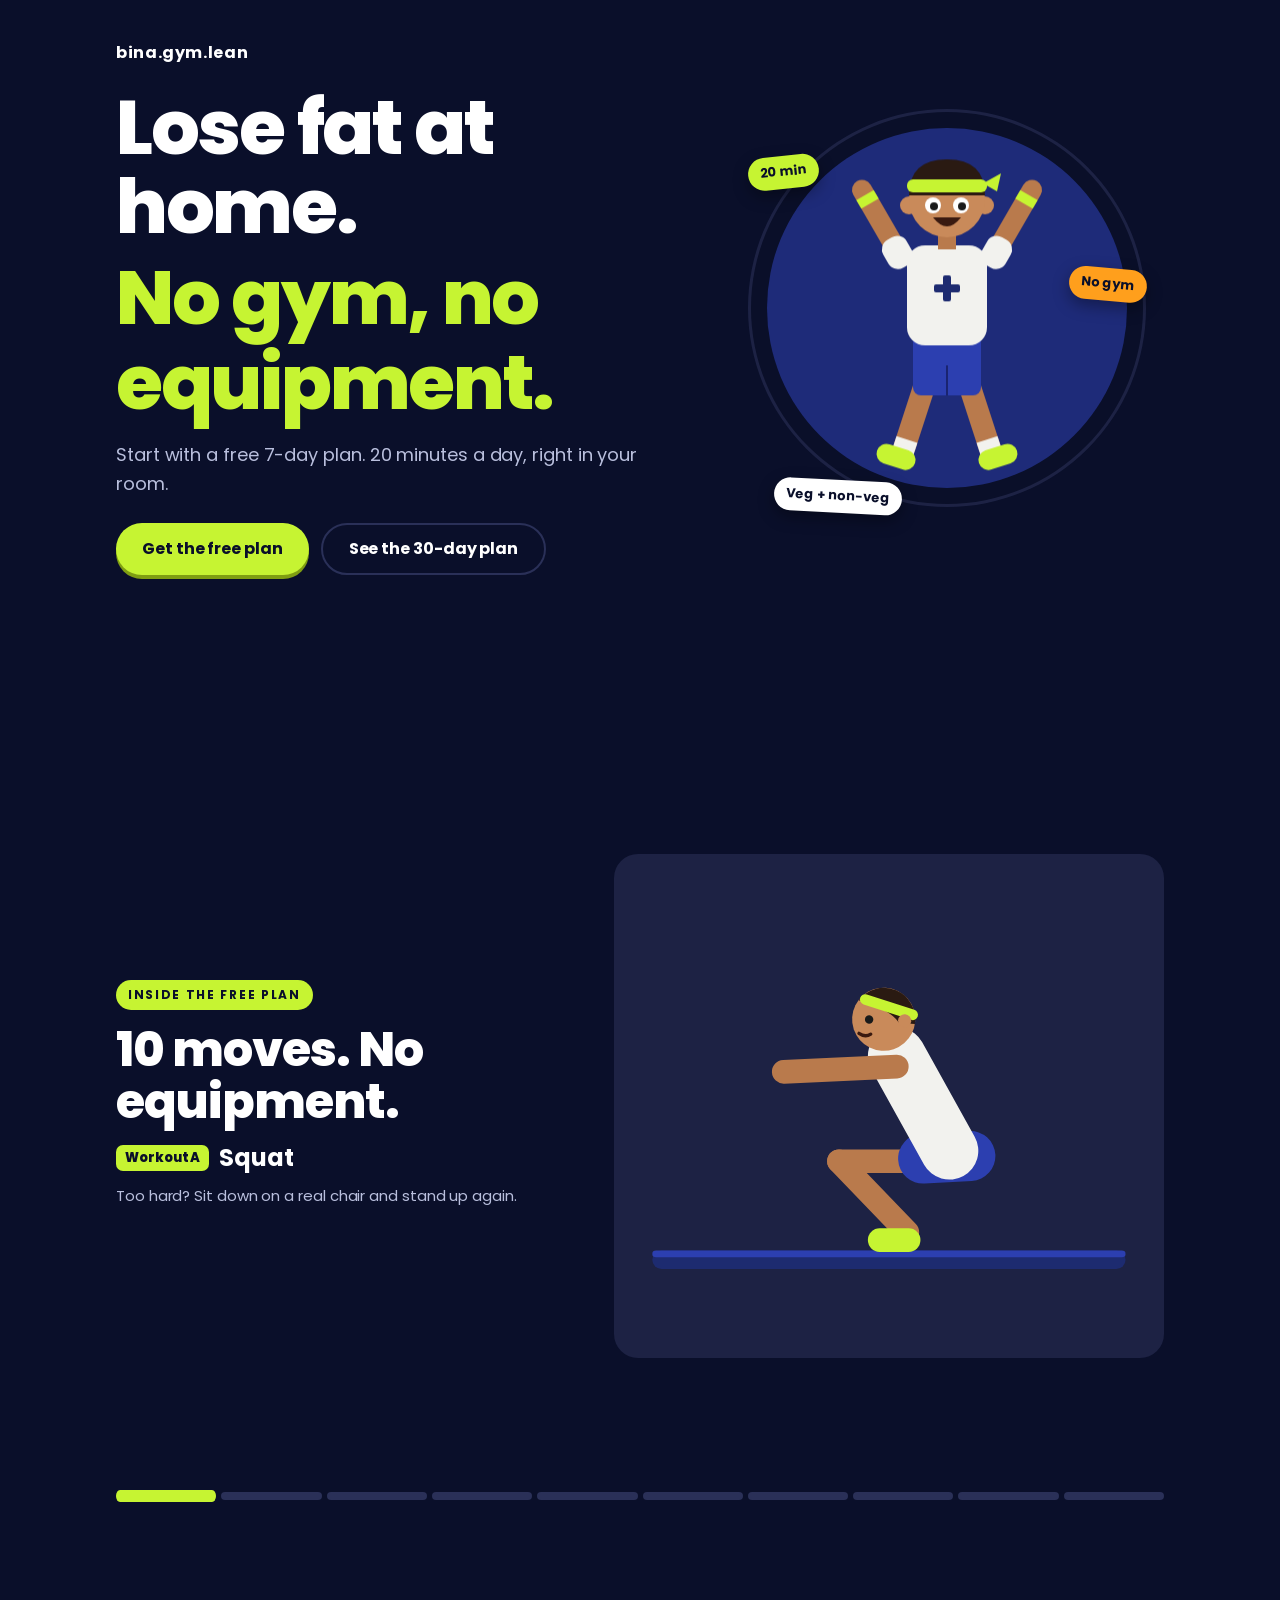
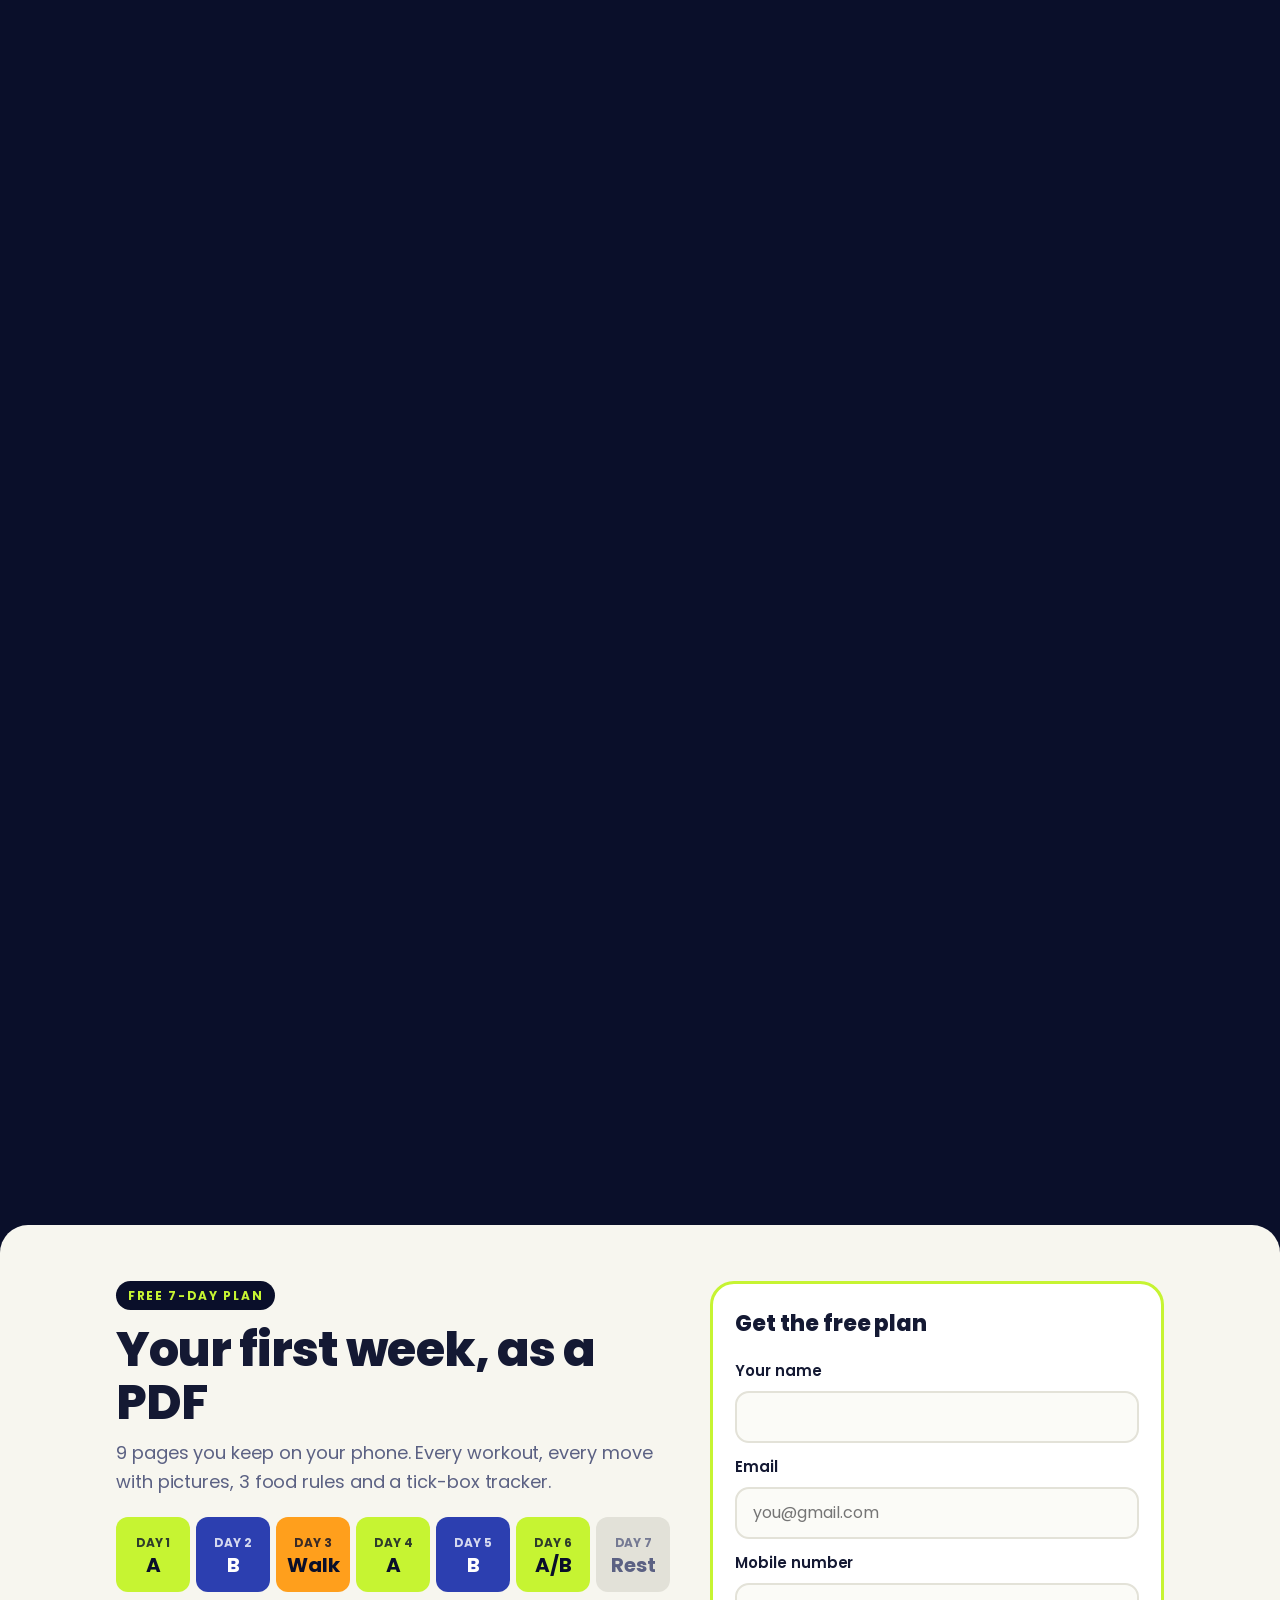
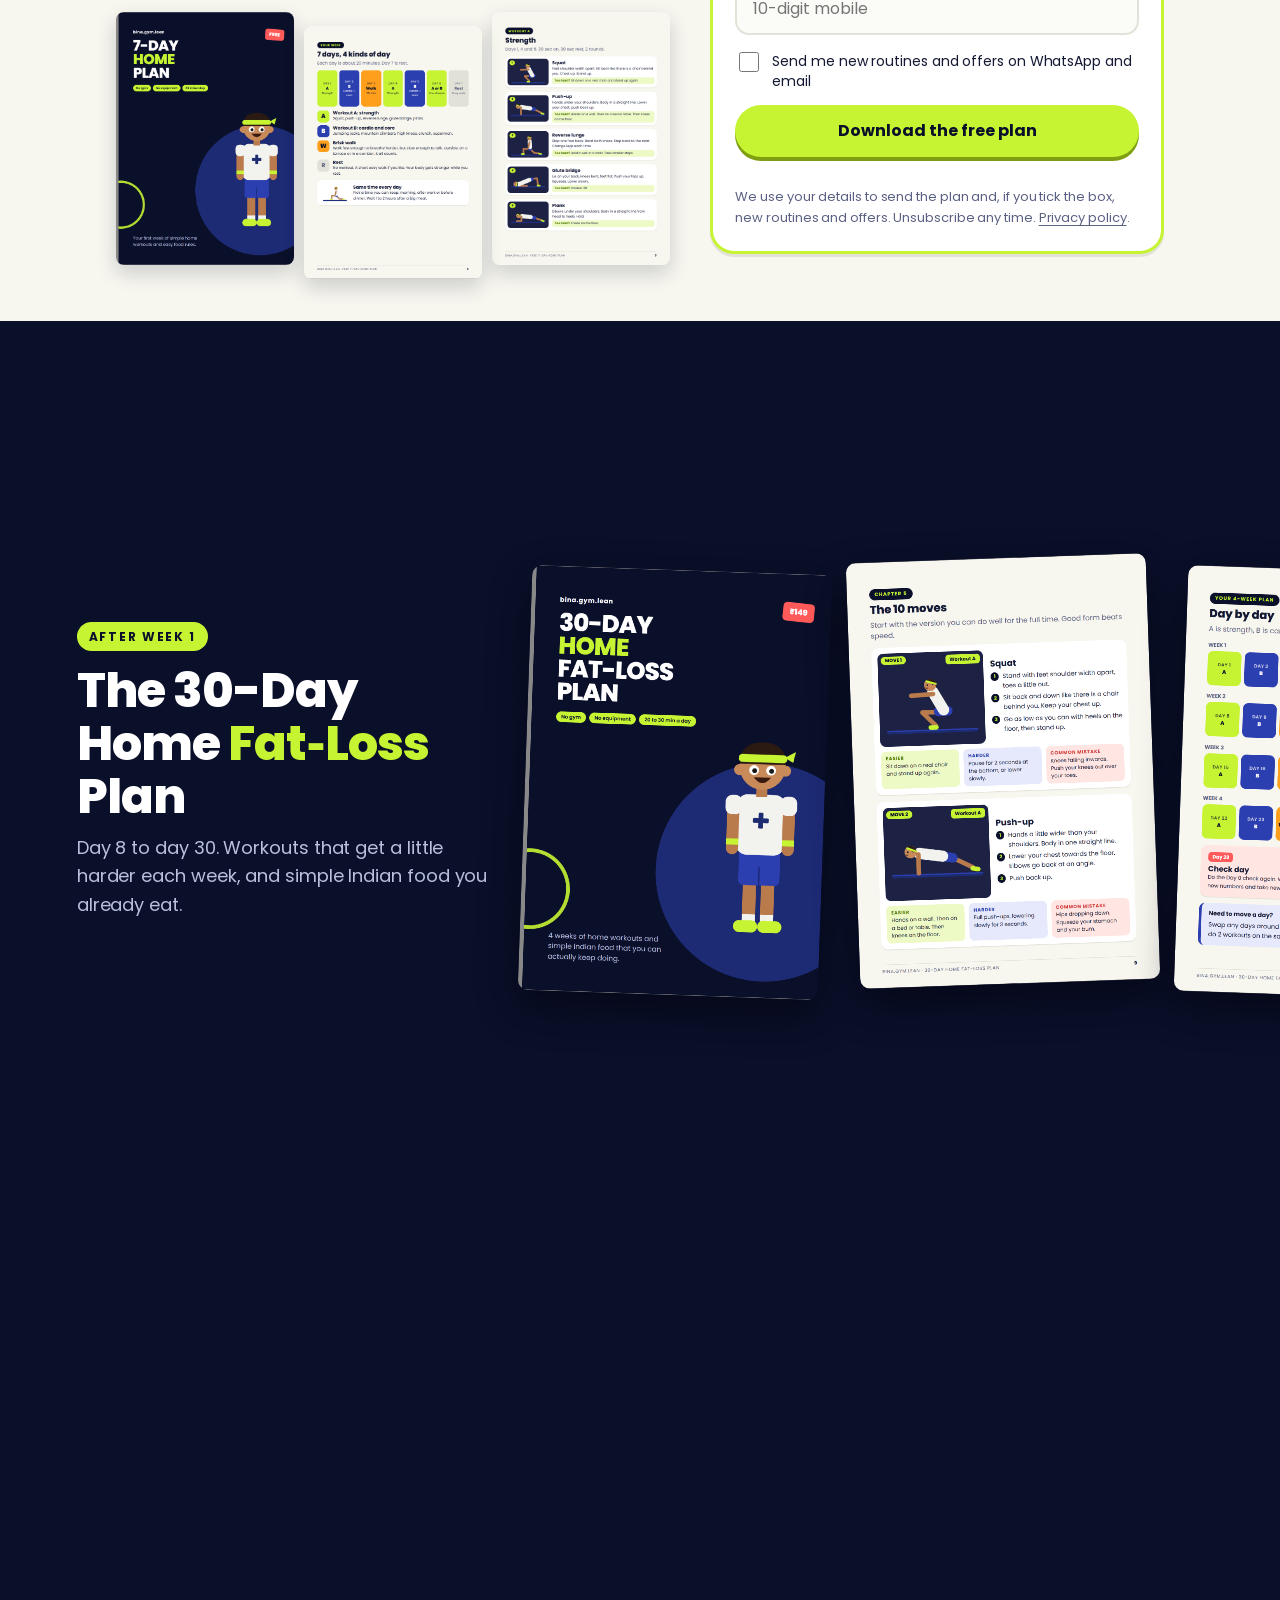
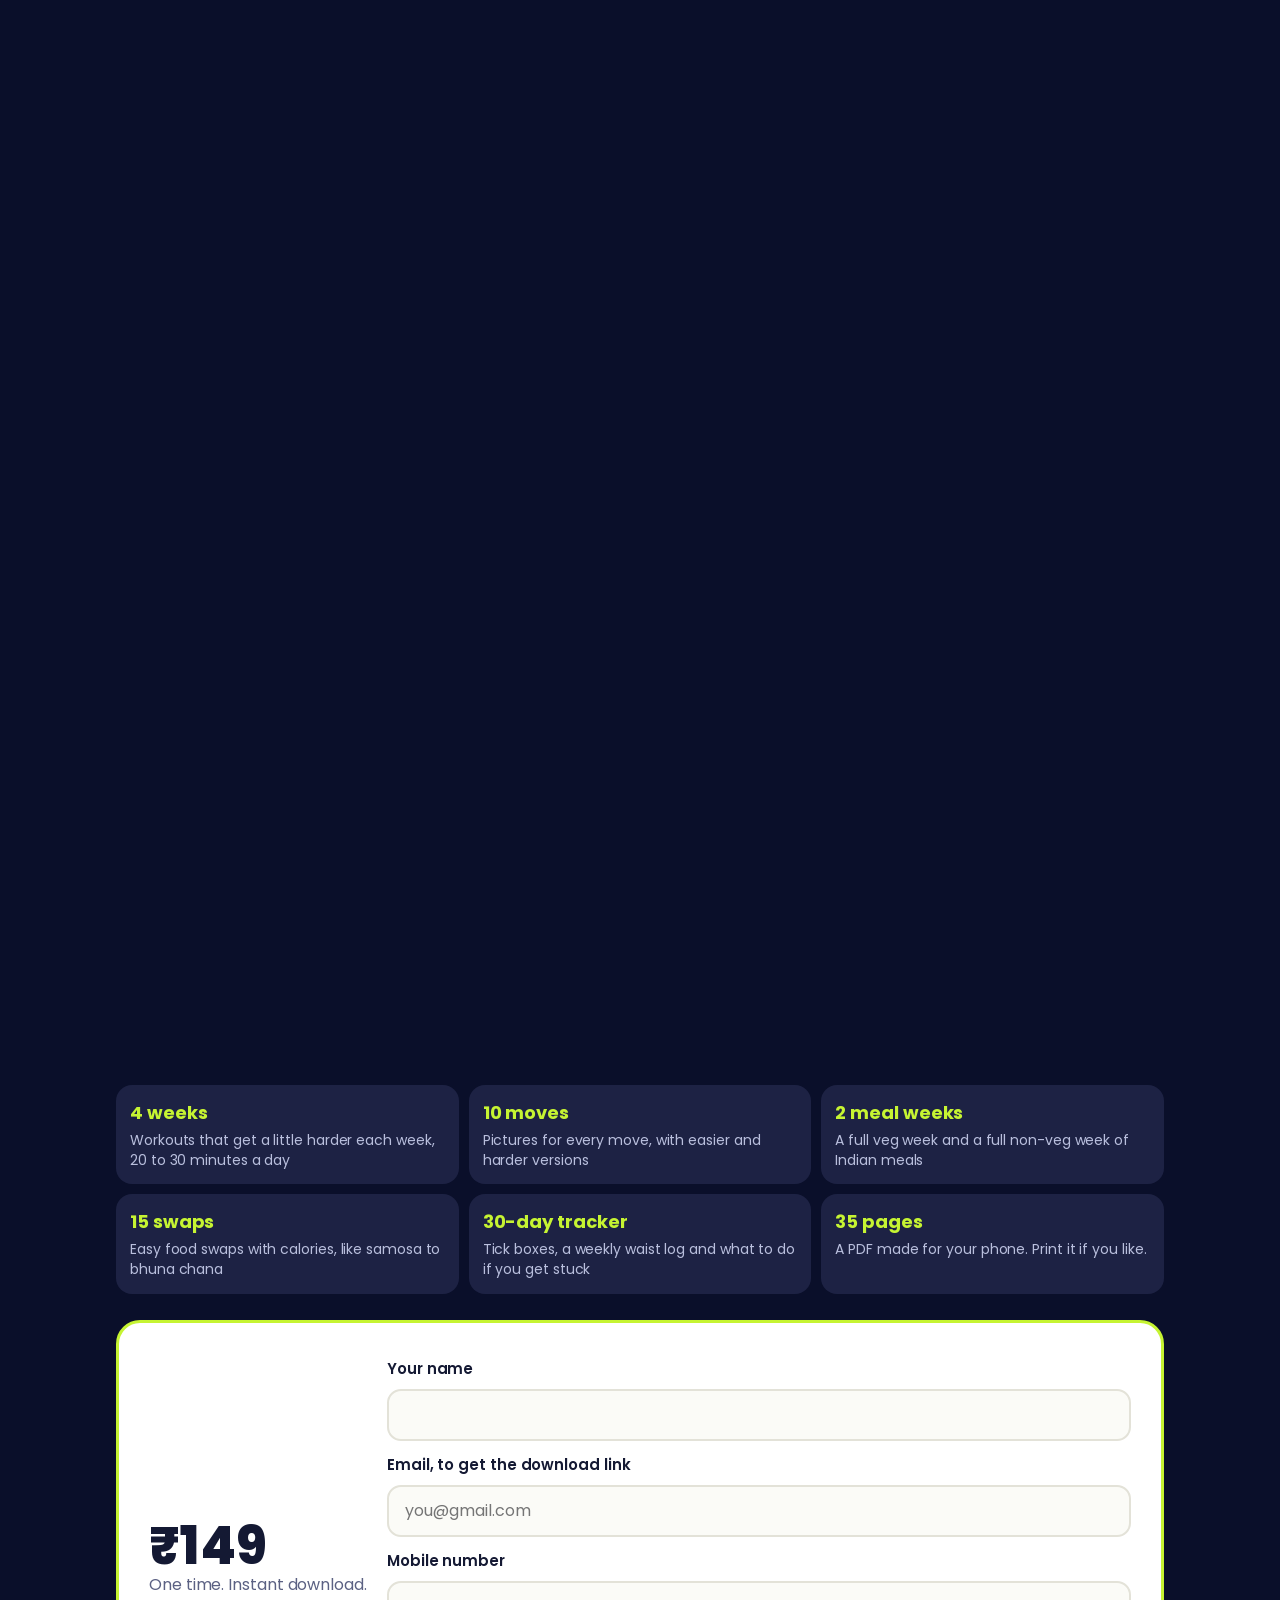
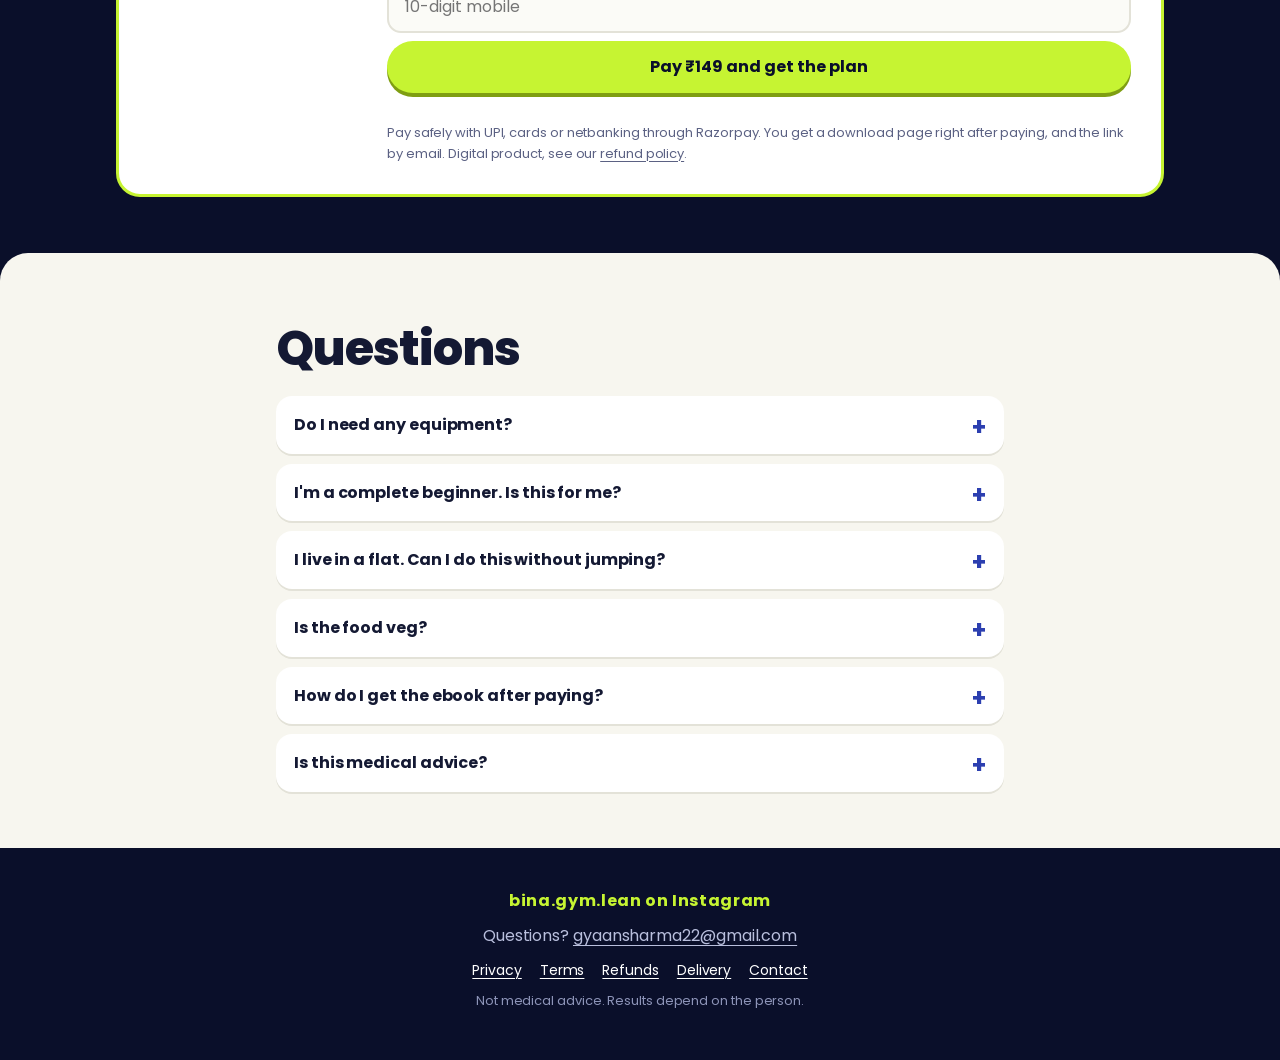
==== commit 9a820a14: "Ebook checkout: buy form with name, email and mobile, Razorpay payment, thank-you page with download" ====
--- a/index.html
+++ b/index.html
@@ -319,10 +319,15 @@
     </div>
     <div id="buy" class="buy" data-sc-in>
       <div class="price"><b>₹149</b><span>One time. Instant download.</span></div>
-      <form class="buy-form" onsubmit="return false">
-        <label for="email">Your email, to get the download link</label>
-        <input id="email" name="email" type="email" required autocomplete="email" placeholder="you@gmail.com">
-        <button class="btn lime" type="submit">Get the 30-day plan</button>
+      <form class="buy-form" id="buy-form" novalidate data-url="https://n8n.snbajaj.com/webhook/bina-gym-lean-order">
+        <label for="b-name">Your name</label>
+        <input id="b-name" name="name" required autocomplete="name" maxlength="60">
+        <label for="b-email">Email, to get the download link</label>
+        <input id="b-email" name="email" type="email" required autocomplete="email" maxlength="120" placeholder="you@gmail.com">
+        <label for="b-phone">Mobile number</label>
+        <input id="b-phone" name="phone" type="tel" required autocomplete="tel" inputmode="tel" maxlength="16" placeholder="10-digit mobile">
+        <button class="btn lime" type="submit">Pay ₹149 and get the plan</button>
+        <p class="form-msg" id="buy-msg" role="status" aria-live="polite"></p>
         <p class="fine">Pay safely with UPI, cards or netbanking through Razorpay. You get a download page right after paying, and the link by email. Digital product, see our <a href="refund.html">refund policy</a>.</p>
       </form>
     </div>
--- a/style.css
+++ b/style.css
@@ -191,3 +191,8 @@
   .pose.on svg { animation: breathe 1.4s ease-in-out infinite; transform-origin: 50% 90%; }
 }
 @keyframes breathe { 0%, 100% { scale: 1; } 50% { scale: 1.03; } }
+
+/* Thank-you page */
+.thanks { display: grid; gap: 14px; justify-items: start; padding-top: 10px; min-height: 40vh; }
+.thanks h1 { font-size: clamp(30px, 7vw, 44px); line-height: 1.1; font-weight: 800; }
+.thanks .btn[hidden] { display: none; }
